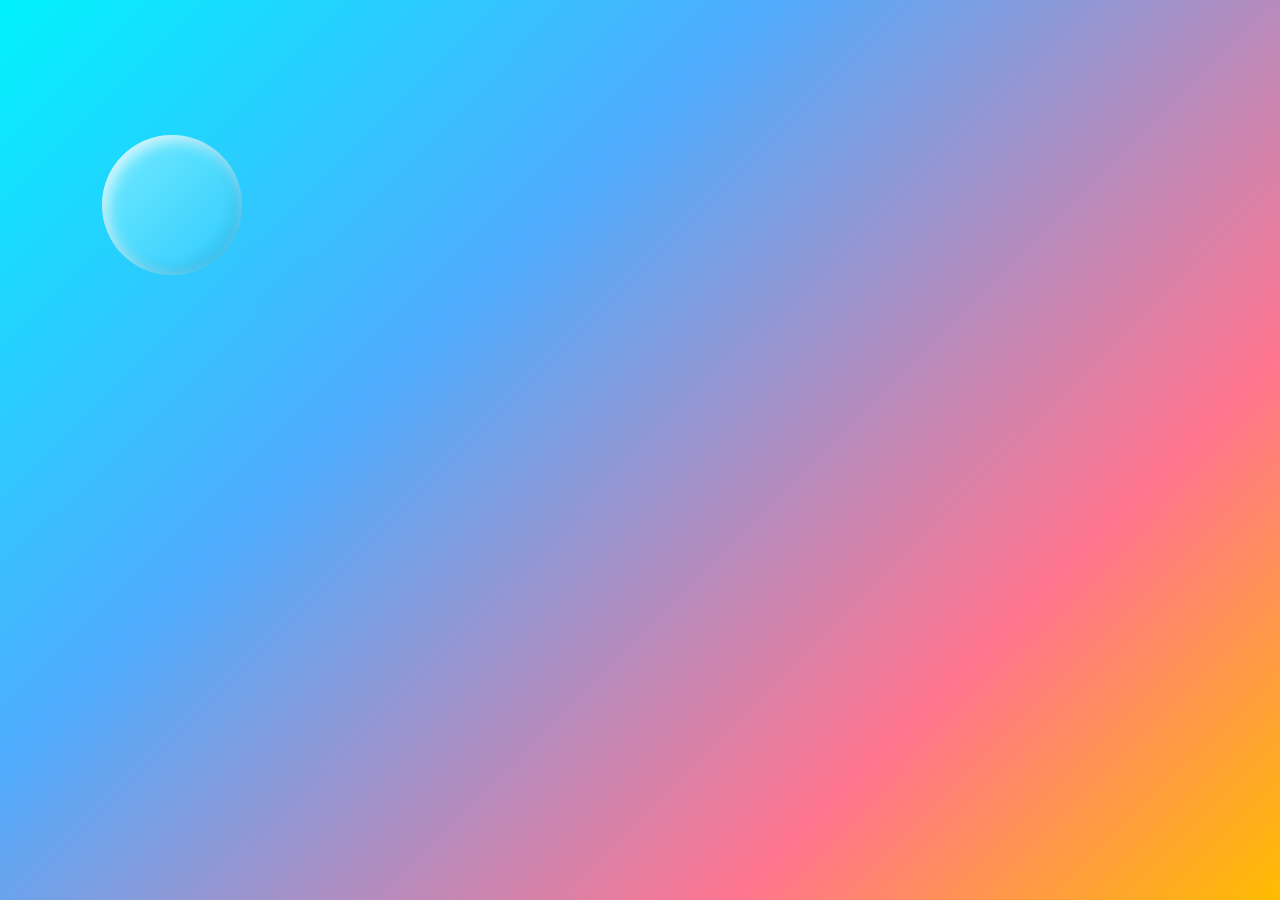
==== index.html @ 2baffa55 "Update index.html" ====
<!DOCTYPE html>
<html lang="en">
<head>
    <meta charset="UTF-8">
    <meta name="viewport" content="width=device-width, initial-scale=1.0">
    <title>✧*̥ cdcord // tropical brainrot client *̥✧</title>
    <style>
        /* 100% Unblockable System Fonts Configuration */
        * {
            margin: 0;
            padding: 0;
            box-sizing: border-box;
            font-family: 'Segoe UI', -apple-system, BlinkMacSystemFont, Roboto, sans-serif;
            letter-spacing: -0.2px;
        }
        
        body {
            height: 100vh;
            display: flex;
            flex-direction: column;
            color: #032b30;
            overflow: hidden;
            background: linear-gradient(135deg, #00f2fe 0%, #4facfe 35%, #ff758f 75%, #ffbc00 100%) !important;
            background-attachment: fixed;
            
            /* 📱 Safe Custom Pink Flip Phone Cursor Data Layer */
            cursor: url("data:image/svg+xml;utf8,<svg xmlns='http://w3.org' width='24' height='24' viewBox='0 0 32 32'><path d='M22,6 H10 C7.8,6 6,7.8 6,10 V22 C6,24.2 7.8,26 10,26 H22 C24.2,26 26,24.2 26,22 V10 C26,7.8 24.2,6 22,6 Z' fill='%23ff9ff3' stroke='%23f368e0' stroke-width='2'/><path d='M10,10 H22 V14 H10 Z' fill='%23ffffff' opacity='0.7'/><circle cx='11' cy='18' r='1.5' fill='%23ffffff'/><circle cx='16' cy='18' r='1.5' fill='%23ffffff'/><circle cx='21' cy='18' r='1.5' fill='%23ffffff'/></svg>") 12 12, auto;
        }

        /* ✨ Safe Hover Sparkle Cursor Data Layer */
        a, button, input, .server-icon, .channel-item, .tab-btn, .auth-switch span {
            cursor: url("data:image/svg+xml;utf8,<svg xmlns='http://w3.org' width='24' height='24' viewBox='0 0 32 32'><path d='M16,4 L19,11 L26,12 L21,17 L23,24 L16,20 L9,24 L11,17 L6,12 L13,11 Z' fill='%2300f2fe' stroke='%23ffffff' stroke-width='2'/></svg>") 12 12, pointer !important;
        }

        /* Ambient Tropical Aero Fluid Reflections */
        body::before {
            content: '';
            position: absolute;
            border-radius: 50%;
            background: linear-gradient(135deg, rgba(255,255,255,0.4) 0%, rgba(0,242,254,0.1) 100%);
            box-shadow: inset -5px -5px 15px rgba(0,0,0,0.1), inset 5px 5px 15px rgba(255,255,255,0.8);
            z-index: -1;
            width: 140px; height: 140px; top: 15%; left: 8%;
        }

        /* 🚪 FULL DISCORD-STYLE LOGIN & SIGN UP OVERLAY GATEWAY */
        .auth-wrapper {
            position: fixed;
            top: 0; left: 0; width: 100vw; height: 100vh;
            background: rgba(0, 0, 0, 0.15);
            backdrop-filter: blur(25px) !important;
            -webkit-backdrop-filter: blur(25px) !important;
            z-index: 9999;
            display: flex !important;
            align-items: center !important;
            justify-content: center !important;
        }
        .auth-box {
            background: rgba(255, 255, 255, 0.82) !important;
            border: 2px solid rgba(255,255,255,0.7) !important;
            border-radius: 24px !important;
            padding: 40px !important;
            width: 90% !important;
            max-width: 420px !important;
            box-shadow: 0 20px 50px rgba(0,0,0,0.15);
            text-align: center !important;
        }
        .auth-box h2 { font-size: 28px !important; margin-bottom: 8px !important; color: #032b30 !important; font-weight: 800 !important; }
        .auth-box p { font-size: 14px !important; color: #1b5a63 !important; margin-bottom: 24px !important; font-weight: 600 !important; }
        .input-group { text-align: left !important; margin-bottom: 16px !important; width: 100% !important; }
        .input-group label { display: block !important; font-size: 11px !important; text-transform: uppercase !important; font-weight: 800 !important; color: #032b30 !important; margin-bottom: 6px !important; letter-spacing: 0.5px !important; }
        .input-group input { width: 100% !important; padding: 12px 16px !important; border-radius: 30px !important; border: 2px solid rgba(255,255,255,0.8) !important; background: rgba(255,255,255,0.6) !important; font-size: 14px !important; outline: none !important; color: #032b30 !important; font-weight: 600 !important; }
        .auth-btn { width: 100% !important; padding: 14px !important; border: none !important; border-radius: 30px !important; background: linear-gradient(135deg, #ff9ff3 0%, #f368e0 100%) !important; color: white !important; font-weight: 800 !important; font-size: 15px !important; box-shadow: 0 4px 15px rgba(243,104,224,0.3) !important; margin-top: 10px !important; margin-bottom: 15px !important; }
        .auth-switch { font-size: 13px !important; color: #032b30 !important; font-weight: 600 !important; }
        .auth-switch span { color: #ff3366 !important; font-weight: 800 !important; text-decoration: underline !important; }

        /* ---------------- APP CENTRAL HEADER WORKSPACE ---------------- */
        header {
            background: rgba(255, 255, 255, 0.25);
            backdrop-filter: blur(20px);
            -webkit-backdrop-filter: blur(20px);
            padding: 10px 25px;
            border-bottom: 2px solid rgba(255, 255, 255, 0.4);
            display: flex;
            justify-content: space-between;
            align-items: center;
            height: 60px;
        }
        .brand-logo { font-size: 26px; font-weight: 900; color: #032b30; letter-spacing: -1px; text-transform: lowercase; }
        .brand-logo span { color: #ff3366; font-size: 14px; font-weight: 800; vertical-align: super; margin-left: 2px; }
        
        .tab-btn-group { display: flex; gap: 8px; }
        .tab-btn { background: rgba(255,255,255,0.4); border: 1px solid rgba(255,255,255,0.5); padding: 8px 18px; border-radius: 30px; font-weight: 800; font-size: 13px; color: #032b30; transition: all 0.2s ease; }
        .tab-btn.active { background: linear-gradient(135deg, #ff9ff3 0%, #f368e0 100%); color: white; border-color: rgba(255,255,255,0.2); box-shadow: 0 4px 12px rgba(243,104,224,0.3); }

        .main-container { display: flex; flex: 1; overflow: hidden; padding: 15px; gap: 12px; }

        /* ---------------- TAB VIEW 1: DISCORD CONTAINER LAYOUT ---------------- */
        #discord-view { display: flex; width: 100%; height: 100%; gap: 12px; }
        
        .server-sidebar { width: 72px; background: rgba(255, 255, 255, 0.25); backdrop-filter: blur(20px); border-radius: 24px; border: 2px solid rgba(255, 255, 255, 0.4); display: flex; flex-direction: column; align-items: center; padding-top: 15px; gap: 12px; }
        .server-icon { width: 46px; height: 46px; border-radius: 50%; background: linear-gradient(180deg, #ff9ff3 0%, #f368e0 100%); display: flex; align-items: center; justify-content: center; font-weight: 800; color: white; font-size: 18px; border: 2px solid white; transition: all 0.2s; }
        .server-icon.active { border-radius: 16px; background: linear-gradient(135deg, #00f2fe 0%, #4facfe 100%); color: #032b30; }

        .channel-sidebar { width: 240px; background: rgba(255, 255, 255, 0.35); backdrop-filter: blur(20px); border-radius: 24px; border: 2px solid rgba(255, 255, 255, 0.4); display: flex; flex-direction: column; overflow: hidden; }
        .server-title-bar { padding: 18px; font-size: 16px; font-weight: 900; border-bottom: 1px solid rgba(255,255,255,0.3); text-align: left; }
        .channel-list { padding: 15px 10px; display: flex; flex-direction: column; gap: 4px; flex: 1; overflow-y: auto; }
        .category-title { font-size: 11px; text-transform: uppercase; font-weight: 800; color: #1b5a63; margin-top: 12px; padding-left: 8px; text-align: left; }
        .channel-item { padding: 9px 14px; border-radius: 30px; display: flex; align-items: center; gap: 8px; font-size: 14px; font-weight: 700; color: #032b30; }
        .channel-item::before { content: '#'; font-weight: 800; color: #ff758f; }
        .channel-item.active { background: rgba(255, 255, 255, 0.6); color: #000; }
        
        .user-footer { padding: 12px; background: rgba(255,255,255,0.2); border-top: 1px solid rgba(255,255,255,0.3); display: flex; align-items: center; gap: 10px; }
        .user-avatar { width: 32px; height: 32px; border-radius: 50%; background: #ff758f; border: 2px solid white; }
        .user-info { text-align: left; }
        .user-name { font-size: 13px; font-weight: 700; color: #000; }
        .user-tag { font-size: 11px; color: #1b5a63; }

        .chat-area { flex: 1; background: rgba(255, 255, 255, 0.4); backdrop-filter: blur(20px); border-radius: 24px; border: 2px solid rgba(255, 255, 255, 0.4); display: flex; flex-direction: column; overflow: hidden; }
        .chat-header { padding: 16px 20px; border-bottom: 1px solid rgba(255,255,255,0.3); font-size: 15px; font-weight: 800; text-align: left; }
        .chat-header::before { content: '#'; color: #ff758f; margin-right: 4px; }
        
        /* 🎀 HIGH-GLOSS ANIMATED SCROLLING TEXT MARQUEE BANNER */
        .marquee-banner {
            background: linear-gradient(90deg, #ff9ff3, #f368e0);
            color: white;
            padding: 6px 0;
            font-size: 12px;
            font-weight: 800;
            text-transform: uppercase;
            letter-spacing: 1px;
            overflow: hidden;
            white-space: nowrap;
            border-bottom: 1px solid rgba(255,255,255,0.3);
        }
        .marquee-text {
            display: inline-block;
            padding-left: 100%;
            animation: marquee 16s linear infinite;
        }
        @keyframes marquee {
            0% { transform: translate3d(0, 0, 0); }
            100% { transform: translate3d(-100%, 0, 0); }
        }

        .message-stream { flex: 1; padding: 20px; display: flex; flex-direction: column; gap: 16px; overflow-y: auto; }
        .msg-card { display: flex; gap: 14px; text-align: left; }
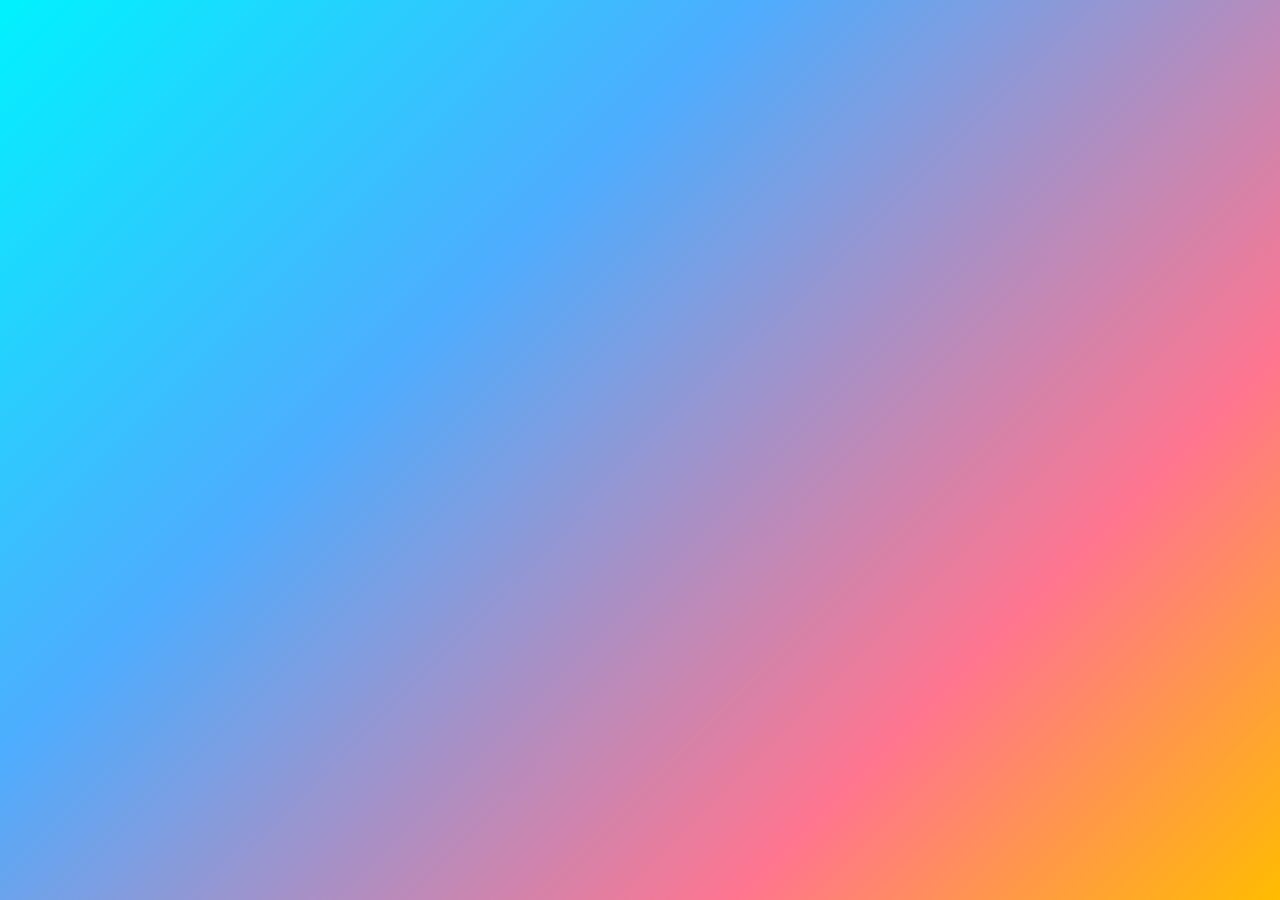
==== commit 8c211f23: "Update index.html" ====
--- a/index.html
+++ b/index.html
@@ -3,17 +3,15 @@
 <head>
     <meta charset="UTF-8">
     <meta name="viewport" content="width=device-width, initial-scale=1.0">
-    <title>✧*̥ cdcord // tropical brainrot client *̥✧</title>
+    <title>✧*̥ cdcord // tropical beach client *̥✧</title>
     <style>
-        /* 100% Unblockable System Fonts Configuration */
+        /* Global Reset & Safe System Fonts */
         * {
             margin: 0;
             padding: 0;
             box-sizing: border-box;
             font-family: 'Segoe UI', -apple-system, BlinkMacSystemFont, Roboto, sans-serif;
-            letter-spacing: -0.2px;
         }
-        
         body {
             height: 100vh;
             display: flex;
@@ -23,27 +21,16 @@
             background: linear-gradient(135deg, #00f2fe 0%, #4facfe 35%, #ff758f 75%, #ffbc00 100%) !important;
             background-attachment: fixed;
             
-            /* 📱 Safe Custom Pink Flip Phone Cursor Data Layer */
-            cursor: url("data:image/svg+xml;utf8,<svg xmlns='http://w3.org' width='24' height='24' viewBox='0 0 32 32'><path d='M22,6 H10 C7.8,6 6,7.8 6,10 V22 C6,24.2 7.8,26 10,26 H22 C24.2,26 26,24.2 26,22 V10 C26,7.8 24.2,6 22,6 Z' fill='%23ff9ff3' stroke='%23f368e0' stroke-width='2'/><path d='M10,10 H22 V14 H10 Z' fill='%23ffffff' opacity='0.7'/><circle cx='11' cy='18' r='1.5' fill='%23ffffff'/><circle cx='16' cy='18' r='1.5' fill='%23ffffff'/><circle cx='21' cy='18' r='1.5' fill='%23ffffff'/></svg>") 12 12, auto;
+            /* 🌺 UNBLOCKABLE HIBISCUS CURSOR (No-Crash Format) */
+            cursor: url("data:image/svg+xml;utf8,<svg xmlns='http://w3.org' width='40' height='40' style='font-size:24px'><text y='24'>🌺</text></svg>"), auto;
         }
 
-        /* ✨ Safe Hover Sparkle Cursor Data Layer */
-        a, button, input, .server-icon, .channel-item, .tab-btn, .auth-switch span {
-            cursor: url("data:image/svg+xml;utf8,<svg xmlns='http://w3.org' width='24' height='24' viewBox='0 0 32 32'><path d='M16,4 L19,11 L26,12 L21,17 L23,24 L16,20 L9,24 L11,17 L6,12 L13,11 Z' fill='%2300f2fe' stroke='%23ffffff' stroke-width='2'/></svg>") 12 12, pointer !important;
+        /* ✨ SPARKLE STAR HOVER FOR CHANNELS AND BUTTONS */
+        a, button, input, .server-icon, .channel-item {
+            cursor: url("data:image/svg+xml;utf8,<svg xmlns='http://w3.org' width='40' height='40' style='font-size:24px'><text y='24'>✨</text></svg>"), pointer;
         }
 
-        /* Ambient Tropical Aero Fluid Reflections */
-        body::before {
-            content: '';
-            position: absolute;
-            border-radius: 50%;
-            background: linear-gradient(135deg, rgba(255,255,255,0.4) 0%, rgba(0,242,254,0.1) 100%);
-            box-shadow: inset -5px -5px 15px rgba(0,0,0,0.1), inset 5px 5px 15px rgba(255,255,255,0.8);
-            z-index: -1;
-            width: 140px; height: 140px; top: 15%; left: 8%;
-        }
-
-        /* 🚪 FULL DISCORD-STYLE LOGIN & SIGN UP OVERLAY GATEWAY */
+        /* ---------------- 🚪 DEFAULT REGISTRATION ENTRANCE GATES ---------------- */
         .auth-wrapper {
             position: fixed;
             top: 0; left: 0; width: 100vw; height: 100vh;
@@ -56,7 +43,7 @@
             justify-content: center !important;
         }
         .auth-box {
-            background: rgba(255, 255, 255, 0.82) !important;
+            background: rgba(255, 255, 255, 0.85) !important;
             border: 2px solid rgba(255,255,255,0.7) !important;
             border-radius: 24px !important;
             padding: 40px !important;
@@ -66,15 +53,15 @@
             text-align: center !important;
         }
         .auth-box h2 { font-size: 28px !important; margin-bottom: 8px !important; color: #032b30 !important; font-weight: 800 !important; }
-        .auth-box p { font-size: 14px !important; color: #1b5a63 !important; margin-bottom: 24px !important; font-weight: 600 !important; }
+        .auth-box p { font-size: 14px !important; color: #1b5a63 !important; margin-bottom: 24px !important; font-weight: 500 !important; }
         .input-group { text-align: left !important; margin-bottom: 16px !important; width: 100% !important; }
         .input-group label { display: block !important; font-size: 11px !important; text-transform: uppercase !important; font-weight: 800 !important; color: #032b30 !important; margin-bottom: 6px !important; letter-spacing: 0.5px !important; }
-        .input-group input { width: 100% !important; padding: 12px 16px !important; border-radius: 30px !important; border: 2px solid rgba(255,255,255,0.8) !important; background: rgba(255,255,255,0.6) !important; font-size: 14px !important; outline: none !important; color: #032b30 !important; font-weight: 600 !important; }
-        .auth-btn { width: 100% !important; padding: 14px !important; border: none !important; border-radius: 30px !important; background: linear-gradient(135deg, #ff9ff3 0%, #f368e0 100%) !important; color: white !important; font-weight: 800 !important; font-size: 15px !important; box-shadow: 0 4px 15px rgba(243,104,224,0.3) !important; margin-top: 10px !important; margin-bottom: 15px !important; }
-        .auth-switch { font-size: 13px !important; color: #032b30 !important; font-weight: 600 !important; }
-        .auth-switch span { color: #ff3366 !important; font-weight: 800 !important; text-decoration: underline !important; }
+        .input-group input { width: 100% !important; padding: 12px 16px !important; border-radius: 30px !important; border: 2px solid rgba(255,255,255,0.8) !important; background: rgba(255,255,255,0.6) !important; font-size: 14px !important; outline: none !important; color: #032b30 !important; }
+        .auth-btn { width: 100% !important; padding: 14px !important; border: none !important; border-radius: 30px !important; background: linear-gradient(135deg, #ff9ff3 0%, #f368e0 100%) !important; color: white !important; font-weight: 700 !important; font-size: 15px !important; box-shadow: 0 4px 15px rgba(243,104,224,0.3) !important; margin-top: 10px !important; margin-bottom: 15px !important; }
+        .auth-switch { font-size: 13px !important; color: #032b30 !important; font-weight: 500 !important; }
+        .auth-switch span { color: #ff3366 !important; font-weight: 700 !important; text-decoration: underline !important; }
 
-        /* ---------------- APP CENTRAL HEADER WORKSPACE ---------------- */
+        /* ---------------- CHAT WORKSPACE DESIGN ---------------- */
         header {
             background: rgba(255, 255, 255, 0.25);
             backdrop-filter: blur(20px);
@@ -86,24 +73,16 @@
             align-items: center;
             height: 60px;
         }
-        .brand-logo { font-size: 26px; font-weight: 900; color: #032b30; letter-spacing: -1px; text-transform: lowercase; }
+        .brand-logo { font-size: 26px; font-weight: 800; color: #032b30; letter-spacing: -1px; text-transform: lowercase; }
         .brand-logo span { color: #ff3366; font-size: 14px; font-weight: 800; vertical-align: super; margin-left: 2px; }
+
+        .main-container { display: flex; flex: 1; overflow: hidden; padding: 15px; gap: 12px; height: calc(100vh - 60px); }
+        .server-sidebar { width: 72px; background: rgba(255, 255, 255, 0.25); backdrop-filter: blur(20px); border-radius: 24px; border: 2px solid rgba(255, 255, 255, 0.4); display: flex; flex-direction: column; align-items: center; padding-top: 15px; gap: 12px; }
+        .server-icon { width: 46px; height: 46px; border-radius: 50%; background: linear-gradient(180deg, #ff9ff3 0%, #f368e0 100%); display: flex; align-items: center; justify-content: center; font-weight: 700; color: white; font-size: 18px; border: 2px solid white; }
+        .server-icon.active { border-radius: 16px; background: linear-gradient(135deg, #00f2fe 0%, #4facfe 100%); color: #032b30; }
         
-        .tab-btn-group { display: flex; gap: 8px; }
-        .tab-btn { background: rgba(255,255,255,0.4); border: 1px solid rgba(255,255,255,0.5); padding: 8px 18px; border-radius: 30px; font-weight: 800; font-size: 13px; color: #032b30; transition: all 0.2s ease; }
-        .tab-btn.active { background: linear-gradient(135deg, #ff9ff3 0%, #f368e0 100%); color: white; border-color: rgba(255,255,255,0.2); box-shadow: 0 4px 12px rgba(243,104,224,0.3); }
-
-        .main-container { display: flex; flex: 1; overflow: hidden; padding: 15px; gap: 12px; }
-
-        /* ---------------- TAB VIEW 1: DISCORD CONTAINER LAYOUT ---------------- */
-        #discord-view { display: flex; width: 100%; height: 100%; gap: 12px; }
-        
-        .server-sidebar { width: 72px; background: rgba(255, 255, 255, 0.25); backdrop-filter: blur(20px); border-radius: 24px; border: 2px solid rgba(255, 255, 255, 0.4); display: flex; flex-direction: column; align-items: center; padding-top: 15px; gap: 12px; }
-        .server-icon { width: 46px; height: 46px; border-radius: 50%; background: linear-gradient(180deg, #ff9ff3 0%, #f368e0 100%); display: flex; align-items: center; justify-content: center; font-weight: 800; color: white; font-size: 18px; border: 2px solid white; transition: all 0.2s; }
-        .server-icon.active { border-radius: 16px; background: linear-gradient(135deg, #00f2fe 0%, #4facfe 100%); color: #032b30; }
-
         .channel-sidebar { width: 240px; background: rgba(255, 255, 255, 0.35); backdrop-filter: blur(20px); border-radius: 24px; border: 2px solid rgba(255, 255, 255, 0.4); display: flex; flex-direction: column; overflow: hidden; }
-        .server-title-bar { padding: 18px; font-size: 16px; font-weight: 900; border-bottom: 1px solid rgba(255,255,255,0.3); text-align: left; }
+        .server-title-bar { padding: 18px; font-size: 16px; font-weight: 800; border-bottom: 1px solid rgba(255,255,255,0.3); text-align: left; }
         .channel-list { padding: 15px 10px; display: flex; flex-direction: column; gap: 4px; flex: 1; overflow-y: auto; }
         .category-title { font-size: 11px; text-transform: uppercase; font-weight: 800; color: #1b5a63; margin-top: 12px; padding-left: 8px; text-align: left; }
         .channel-item { padding: 9px 14px; border-radius: 30px; display: flex; align-items: center; gap: 8px; font-size: 14px; font-weight: 700; color: #032b30; }
@@ -120,7 +99,7 @@
         .chat-header { padding: 16px 20px; border-bottom: 1px solid rgba(255,255,255,0.3); font-size: 15px; font-weight: 800; text-align: left; }
         .chat-header::before { content: '#'; color: #ff758f; margin-right: 4px; }
         
-        /* 🎀 HIGH-GLOSS ANIMATED SCROLLING TEXT MARQUEE BANNER */
+        /* --- 🎀 Y2K ROLLING MARQUEE BANNER --- */
         .marquee-banner {
             background: linear-gradient(90deg, #ff9ff3, #f368e0);
             color: white;
@@ -133,15 +112,33 @@
             white-space: nowrap;
             border-bottom: 1px solid rgba(255,255,255,0.3);
         }
-        .marquee-text {
-            display: inline-block;
-            padding-left: 100%;
-            animation: marquee 16s linear infinite;
+        .marquee-text { display: inline-block; padding-left: 100%; animation: marquee 15s linear infinite; }
+        @keyframes marquee { 0% { transform: translate3d(0, 0, 0); } 100% { transform: translate3d(-100%, 0, 0); } }
+
+        /* --- SAME-TAB SEARCH SYSTEM CAPSULE --- */
+        .custom-search-container {
+            margin: 15px 20px 5px 20px; 
+            background: rgba(255,255,255,0.3); 
+            padding: 10px; 
+            border-radius: 30px; 
+            border: 1px solid rgba(255,255,255,0.4);
+            display: flex;
+            align-items: center;
+            justify-content: space-between;
         }
-        @keyframes marquee {
-            0% { transform: translate3d(0, 0, 0); }
-            100% { transform: translate3d(-100%, 0, 0); }
-        }
+        .custom-search-container input { padding: 8px 15px; border-radius: 20px; border: none; width: 70%; font-size: 13px; color: #032b30; background: rgba(255,255,255,0.5); outline: none; }
+        .search-go-btn { background: linear-gradient(135deg, #ff9ff3 0%, #f368e0 100%); border: none; color: white; padding: 8px 18px; border-radius: 20px; font-weight: 700; font-size: 12px; }
 
         .message-stream { flex: 1; padding: 20px; display: flex; flex-direction: column; gap: 16px; overflow-y: auto; }
         .msg-card { display: flex; gap: 14px; text-align: left; }
+        .msg-avatar { width: 38px; height: 38px; border-radius: 50%; background: #4facfe; border: 2px solid white; flex-shrink: 0; }
+        .msg-avatar.pink { background: #ff9ff3; }
+        .msg-avatar.green { background: #70e000; }
+        .msg-details { display: flex; flex-direction: column; }
+        .msg-author { font-size: 14px; font-weight: 700; color: #000; }
+        .msg-time { font-size: 11px; color: #1b5a63; font-weight: 500; margin-left: 6px; }
+        .msg-body { font-size: 14px; color: #032b30; margin-top: 3px; font-weight: 500; }
+        
+        .chat-input-bar { padding: 20px; }
+        .input-box-wrapper { background: rgba(255, 255, 255, 0.6); border: 2px solid rgba(255, 255, 255, 0.7); border-radius: 30px; padding: 12px 20px; display: flex; align-items: center; }
+        .input-box-wrapper input { flex: 1; background: transparent; border: none; outline: none; font-size: 14px; font-weight: 500; color: #032b30; }
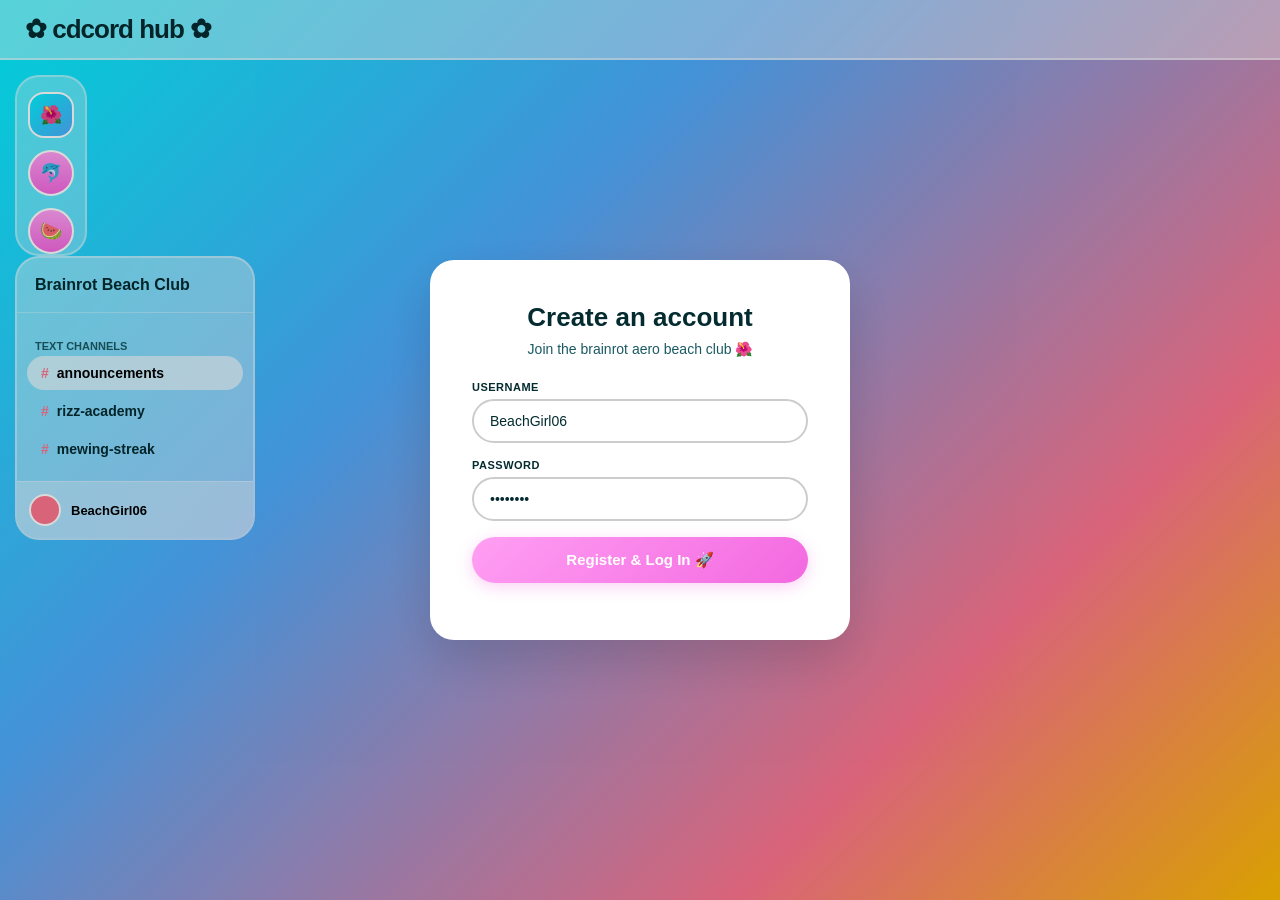
==== commit 87e46bda: "Update index.html" ====
--- a/index.html
+++ b/index.html
@@ -5,12 +5,12 @@
     <meta name="viewport" content="width=device-width, initial-scale=1.0">
     <title>✧*̥ cdcord // tropical beach client *̥✧</title>
     <style>
-        /* Global Reset & Safe System Fonts */
+        /* Basic, Unblockable Styles using standard Chromebook Core Fonts */
         * {
             margin: 0;
             padding: 0;
             box-sizing: border-box;
-            font-family: 'Segoe UI', -apple-system, BlinkMacSystemFont, Roboto, sans-serif;
+            font-family: Arial, sans-serif;
         }
         body {
             height: 100vh;
@@ -20,86 +20,85 @@
             overflow: hidden;
             background: linear-gradient(135deg, #00f2fe 0%, #4facfe 35%, #ff758f 75%, #ffbc00 100%) !important;
             background-attachment: fixed;
-            
-            /* 🌺 UNBLOCKABLE HIBISCUS CURSOR (No-Crash Format) */
-            cursor: url("data:image/svg+xml;utf8,<svg xmlns='http://w3.org' width='40' height='40' style='font-size:24px'><text y='24'>🌺</text></svg>"), auto;
         }
 
-        /* ✨ SPARKLE STAR HOVER FOR CHANNELS AND BUTTONS */
-        a, button, input, .server-icon, .channel-item {
-            cursor: url("data:image/svg+xml;utf8,<svg xmlns='http://w3.org' width='40' height='40' style='font-size:24px'><text y='24'>✨</text></svg>"), pointer;
-        }
-
-        /* ---------------- 🚪 DEFAULT REGISTRATION ENTRANCE GATES ---------------- */
+        /* --- THE AUTH BOX OVERLAY (FORCED INITIAL DISPLAY) --- */
         .auth-wrapper {
             position: fixed;
             top: 0; left: 0; width: 100vw; height: 100vh;
             background: rgba(0, 0, 0, 0.15);
-            backdrop-filter: blur(25px) !important;
-            -webkit-backdrop-filter: blur(25px) !important;
             z-index: 9999;
-            display: flex !important;
-            align-items: center !important;
-            justify-content: center !important;
+            display: flex;
+            align-items: center;
+            justify-content: center;
         }
         .auth-box {
-            background: rgba(255, 255, 255, 0.85) !important;
-            border: 2px solid rgba(255,255,255,0.7) !important;
-            border-radius: 24px !important;
-            padding: 40px !important;
-            width: 90% !important;
-            max-width: 420px !important;
+            background: rgb(255, 255, 255);
+            border: 2px solid rgba(255,255,255,0.7);
+            border-radius: 24px;
+            padding: 40px;
+            width: 90%;
+            max-width: 420px;
             box-shadow: 0 20px 50px rgba(0,0,0,0.15);
-            text-align: center !important;
+            text-align: center;
         }
-        .auth-box h2 { font-size: 28px !important; margin-bottom: 8px !important; color: #032b30 !important; font-weight: 800 !important; }
-        .auth-box p { font-size: 14px !important; color: #1b5a63 !important; margin-bottom: 24px !important; font-weight: 500 !important; }
-        .input-group { text-align: left !important; margin-bottom: 16px !important; width: 100% !important; }
-        .input-group label { display: block !important; font-size: 11px !important; text-transform: uppercase !important; font-weight: 800 !important; color: #032b30 !important; margin-bottom: 6px !important; letter-spacing: 0.5px !important; }
-        .input-group input { width: 100% !important; padding: 12px 16px !important; border-radius: 30px !important; border: 2px solid rgba(255,255,255,0.8) !important; background: rgba(255,255,255,0.6) !important; font-size: 14px !important; outline: none !important; color: #032b30 !important; }
-        .auth-btn { width: 100% !important; padding: 14px !important; border: none !important; border-radius: 30px !important; background: linear-gradient(135deg, #ff9ff3 0%, #f368e0 100%) !important; color: white !important; font-weight: 700 !important; font-size: 15px !important; box-shadow: 0 4px 15px rgba(243,104,224,0.3) !important; margin-top: 10px !important; margin-bottom: 15px !important; }
-        .auth-switch { font-size: 13px !important; color: #032b30 !important; font-weight: 500 !important; }
-        .auth-switch span { color: #ff3366 !important; font-weight: 700 !important; text-decoration: underline !important; }
+        .auth-box h2 { font-size: 26px; margin-bottom: 8px; color: #032b30; font-weight: 800; }
+        .auth-box p { font-size: 14px; color: #1b5a63; margin-bottom: 24px; font-weight: 500; }
+        .input-group { text-align: left; margin-bottom: 16px; width: 100%; }
+        .input-group label { display: block; font-size: 11px; text-transform: uppercase; font-weight: 800; color: #032b30; margin-bottom: 6px; letter-spacing: 0.5px; }
+        .input-group input { width: 100%; padding: 12px 16px; border-radius: 30px; border: 2px solid #ccc; background: #fff; font-size: 14px; outline: none; color: #032b30; }
+        
+        /* The Unlock Button: Acting as an immediate access routing switch */
+        .auth-btn { 
+            display: block;
+            text-align: center;
+            text-decoration: none;
+            width: 100%; padding: 14px; border: none; border-radius: 30px; 
+            background: linear-gradient(135deg, #ff9ff3 0%, #f368e0 100%); 
+            color: white; font-weight: 700; font-size: 15px; 
+            box-shadow: 0 4px 15px rgba(243,104,224,0.3); margin-top: 10px; margin-bottom: 15px; 
+        }
+
+        /* --- PURE CSS TAB CONTROLLERS (Hiding the gate when clicking register) --- */
+        #gate-toggle { display: none; }
+        #gate-toggle:checked ~ .auth-wrapper { display: none !important; }
 
         /* ---------------- CHAT WORKSPACE DESIGN ---------------- */
         header {
-            background: rgba(255, 255, 255, 0.25);
-            backdrop-filter: blur(20px);
-            -webkit-backdrop-filter: blur(20px);
-            padding: 10px 25px;
-            border-bottom: 2px solid rgba(255, 255, 255, 0.4);
+            background: rgba(255, 255, 255, 0.4);
+            padding: 15px 25px;
+            border-bottom: 2px solid rgba(255, 255, 255, 0.5);
             display: flex;
             justify-content: space-between;
             align-items: center;
             height: 60px;
         }
-        .brand-logo { font-size: 26px; font-weight: 800; color: #032b30; letter-spacing: -1px; text-transform: lowercase; }
-        .brand-logo span { color: #ff3366; font-size: 14px; font-weight: 800; vertical-align: super; margin-left: 2px; }
+        .brand-logo { font-size: 26px; font-weight: 800; color: #032b30; letter-spacing: -1px; }
 
         .main-container { display: flex; flex: 1; overflow: hidden; padding: 15px; gap: 12px; height: calc(100vh - 60px); }
-        .server-sidebar { width: 72px; background: rgba(255, 255, 255, 0.25); backdrop-filter: blur(20px); border-radius: 24px; border: 2px solid rgba(255, 255, 255, 0.4); display: flex; flex-direction: column; align-items: center; padding-top: 15px; gap: 12px; }
+        .server-sidebar { width: 72px; background: rgba(255, 255, 255, 0.3); border-radius: 24px; border: 2px solid rgba(255, 255, 255, 0.4); display: flex; flex-direction: column; align-items: center; padding-top: 15px; gap: 12px; }
         .server-icon { width: 46px; height: 46px; border-radius: 50%; background: linear-gradient(180deg, #ff9ff3 0%, #f368e0 100%); display: flex; align-items: center; justify-content: center; font-weight: 700; color: white; font-size: 18px; border: 2px solid white; }
         .server-icon.active { border-radius: 16px; background: linear-gradient(135deg, #00f2fe 0%, #4facfe 100%); color: #032b30; }
         
-        .channel-sidebar { width: 240px; background: rgba(255, 255, 255, 0.35); backdrop-filter: blur(20px); border-radius: 24px; border: 2px solid rgba(255, 255, 255, 0.4); display: flex; flex-direction: column; overflow: hidden; }
+        .channel-sidebar { width: 240px; background: rgba(255, 255, 255, 0.4); border-radius: 24px; border: 2px solid rgba(255, 255, 255, 0.4); display: flex; flex-direction: column; overflow: hidden; }
         .server-title-bar { padding: 18px; font-size: 16px; font-weight: 800; border-bottom: 1px solid rgba(255,255,255,0.3); text-align: left; }
         .channel-list { padding: 15px 10px; display: flex; flex-direction: column; gap: 4px; flex: 1; overflow-y: auto; }
         .category-title { font-size: 11px; text-transform: uppercase; font-weight: 800; color: #1b5a63; margin-top: 12px; padding-left: 8px; text-align: left; }
-        .channel-item { padding: 9px 14px; border-radius: 30px; display: flex; align-items: center; gap: 8px; font-size: 14px; font-weight: 700; color: #032b30; }
+        .channel-item { padding: 9px 14px; border-radius: 30px; display: flex; align-items: center; gap: 8px; font-size: 14px; font-weight: 700; color: #032b30; text-decoration: none; }
         .channel-item::before { content: '#'; font-weight: 800; color: #ff758f; }
         .channel-item.active { background: rgba(255, 255, 255, 0.6); color: #000; }
         
-        .user-footer { padding: 12px; background: rgba(255,255,255,0.2); border-top: 1px solid rgba(255,255,255,0.3); display: flex; align-items: center; gap: 10px; }
+        .user-footer { padding: 12px; background: rgba(255,255,255,0.3); border-top: 1px solid rgba(255,255,255,0.3); display: flex; align-items: center; gap: 10px; }
         .user-avatar { width: 32px; height: 32px; border-radius: 50%; background: #ff758f; border: 2px solid white; }
         .user-info { text-align: left; }
         .user-name { font-size: 13px; font-weight: 700; color: #000; }
         .user-tag { font-size: 11px; color: #1b5a63; }
 
-        .chat-area { flex: 1; background: rgba(255, 255, 255, 0.4); backdrop-filter: blur(20px); border-radius: 24px; border: 2px solid rgba(255, 255, 255, 0.4); display: flex; flex-direction: column; overflow: hidden; }
+        .chat-area { flex: 1; background: rgba(255, 255, 255, 0.45); border-radius: 24px; border: 2px solid rgba(255, 255, 255, 0.4); display: flex; flex-direction: column; overflow: hidden; }
         .chat-header { padding: 16px 20px; border-bottom: 1px solid rgba(255,255,255,0.3); font-size: 15px; font-weight: 800; text-align: left; }
         .chat-header::before { content: '#'; color: #ff758f; margin-right: 4px; }
         
-        /* --- 🎀 Y2K ROLLING MARQUEE BANNER --- */
+        /* --- 🎀 Y2K ROLLING BANNER MARQUEE --- */
         .marquee-banner {
             background: linear-gradient(90deg, #ff9ff3, #f368e0);
             color: white;
@@ -115,20 +114,6 @@
         .marquee-text { display: inline-block; padding-left: 100%; animation: marquee 15s linear infinite; }
         @keyframes marquee { 0% { transform: translate3d(0, 0, 0); } 100% { transform: translate3d(-100%, 0, 0); } }
 
-        /* --- SAME-TAB SEARCH SYSTEM CAPSULE --- */
-        .custom-search-container {
-            margin: 15px 20px 5px 20px; 
-            background: rgba(255,255,255,0.3); 
-            padding: 10px; 
-            border-radius: 30px; 
-            border: 1px solid rgba(255,255,255,0.4);
-            display: flex;
-            align-items: center;
-            justify-content: space-between;
-        }
-        .custom-search-container input { padding: 8px 15px; border-radius: 20px; border: none; width: 70%; font-size: 13px; color: #032b30; background: rgba(255,255,255,0.5); outline: none; }
-        .search-go-btn { background: linear-gradient(135deg, #ff9ff3 0%, #f368e0 100%); border: none; color: white; padding: 8px 18px; border-radius: 20px; font-weight: 700; font-size: 12px; }
-
         .message-stream { flex: 1; padding: 20px; display: flex; flex-direction: column; gap: 16px; overflow-y: auto; }
         .msg-card { display: flex; gap: 14px; text-align: left; }
         .msg-avatar { width: 38px; height: 38px; border-radius: 50%; background: #4facfe; border: 2px solid white; flex-shrink: 0; }
@@ -142,3 +127,54 @@
         .chat-input-bar { padding: 20px; }
         .input-box-wrapper { background: rgba(255, 255, 255, 0.6); border: 2px solid rgba(255, 255, 255, 0.7); border-radius: 30px; padding: 12px 20px; display: flex; align-items: center; }
         .input-box-wrapper input { flex: 1; background: transparent; border: none; outline: none; font-size: 14px; font-weight: 500; color: #032b30; }
+        .send-btn { background: linear-gradient(135deg, #ff9ff3 0%, #f368e0 100%); border: none; color: white; padding: 7px 18px; border-radius: 20px; font-weight: 700; margin-left: 10px; font-size: 12px; text-decoration: none; }
+    </style>
+</head>
+<body>
+
+    <!-- Hidden CSS trigger to unlock the screen without script execution -->
+    <input type="checkbox" id="gate-toggle">
+
+    <!-- 🚪 SIGN UP GATEWAY CONTAINER -->
+    <div class="auth-wrapper">
+        <div class="auth-box">
+            <h2>Create an account</h2>
+            <p>Join the brainrot aero beach club 🌺</p>
+            <div class="input-group">
+                <label>Username</label>
+                <input type="text" placeholder="Choose a username" value="BeachGirl06">
+            </div>
+            <div class="input-group">
+                <label>Password</label>
+                <input type="password" placeholder="Choose a password" value="aloha123">
+            </div>
+            <!-- Clicking this labels targets the hidden checkbox and completely deletes the overlay gate -->
+            <label for="gate-toggle" class="auth-btn">Register & Log In 🚀</label>
+        </div>
+    </div>
+
+    <!-- 🌐 MAIN APP WRAPPER -->
+    <header>
+        <div class="brand-logo">✿ cdcord <span>hub</span> ✿</div>
+    </header>
+
+    <div class="main-container">
+        <div id="discord-view">
+            <div class="server-sidebar">
+                <div class="server-icon active">🌺</div>
+                <div class="server-icon">🐬</div>
+                <div class="server-icon">🍉</div>
+            </div>
+
+            <div class="channel-sidebar">
+                <div class="server-title-bar">Brainrot Beach Club</div>
+                <div class="channel-list">
+                    <div class="category-title">Text Channels</div>
+                    <a href="#" class="channel-item active">announcements</a>
+                    <a href="#" class="channel-item">rizz-academy</a>
+                    <a href="#" class="channel-item">mewing-streak</a>
+                </div>
+                <div class="user-footer">
+                    <div class="user-avatar"></div>
+                    <div class="user-info">
+                        <div class="user-name">BeachGirl06</div>
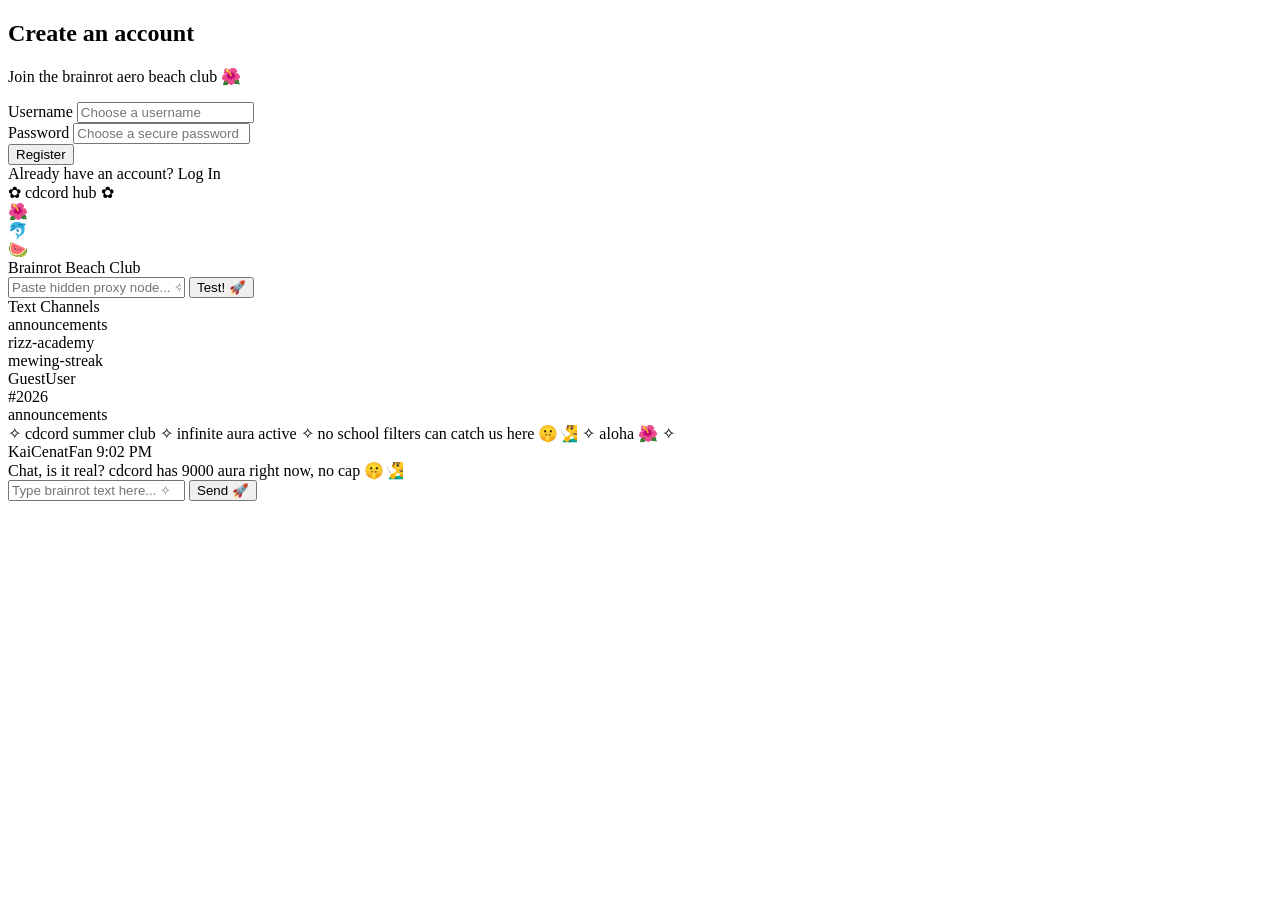
==== commit 099ae0af: "Update index.html" ====
--- a/index.html
+++ b/index.html
@@ -3,178 +3,113 @@
 <head>
     <meta charset="UTF-8">
     <meta name="viewport" content="width=device-width, initial-scale=1.0">
-    <title>✧*̥ cdcord // tropical beach client *̥✧</title>
-    <style>
-        /* Basic, Unblockable Styles using standard Chromebook Core Fonts */
-        * {
-            margin: 0;
-            padding: 0;
-            box-sizing: border-box;
-            font-family: Arial, sans-serif;
-        }
-        body {
-            height: 100vh;
-            display: flex;
-            flex-direction: column;
-            color: #032b30;
-            overflow: hidden;
-            background: linear-gradient(135deg, #00f2fe 0%, #4facfe 35%, #ff758f 75%, #ffbc00 100%) !important;
-            background-attachment: fixed;
-        }
-
-        /* --- THE AUTH BOX OVERLAY (FORCED INITIAL DISPLAY) --- */
-        .auth-wrapper {
-            position: fixed;
-            top: 0; left: 0; width: 100vw; height: 100vh;
-            background: rgba(0, 0, 0, 0.15);
-            z-index: 9999;
-            display: flex;
-            align-items: center;
-            justify-content: center;
-        }
-        .auth-box {
-            background: rgb(255, 255, 255);
-            border: 2px solid rgba(255,255,255,0.7);
-            border-radius: 24px;
-            padding: 40px;
-            width: 90%;
-            max-width: 420px;
-            box-shadow: 0 20px 50px rgba(0,0,0,0.15);
-            text-align: center;
-        }
-        .auth-box h2 { font-size: 26px; margin-bottom: 8px; color: #032b30; font-weight: 800; }
-        .auth-box p { font-size: 14px; color: #1b5a63; margin-bottom: 24px; font-weight: 500; }
-        .input-group { text-align: left; margin-bottom: 16px; width: 100%; }
-        .input-group label { display: block; font-size: 11px; text-transform: uppercase; font-weight: 800; color: #032b30; margin-bottom: 6px; letter-spacing: 0.5px; }
-        .input-group input { width: 100%; padding: 12px 16px; border-radius: 30px; border: 2px solid #ccc; background: #fff; font-size: 14px; outline: none; color: #032b30; }
-        
-        /* The Unlock Button: Acting as an immediate access routing switch */
-        .auth-btn { 
-            display: block;
-            text-align: center;
-            text-decoration: none;
-            width: 100%; padding: 14px; border: none; border-radius: 30px; 
-            background: linear-gradient(135deg, #ff9ff3 0%, #f368e0 100%); 
-            color: white; font-weight: 700; font-size: 15px; 
-            box-shadow: 0 4px 15px rgba(243,104,224,0.3); margin-top: 10px; margin-bottom: 15px; 
-        }
-
-        /* --- PURE CSS TAB CONTROLLERS (Hiding the gate when clicking register) --- */
-        #gate-toggle { display: none; }
-        #gate-toggle:checked ~ .auth-wrapper { display: none !important; }
-
-        /* ---------------- CHAT WORKSPACE DESIGN ---------------- */
-        header {
-            background: rgba(255, 255, 255, 0.4);
-            padding: 15px 25px;
-            border-bottom: 2px solid rgba(255, 255, 255, 0.5);
-            display: flex;
-            justify-content: space-between;
-            align-items: center;
-            height: 60px;
-        }
-        .brand-logo { font-size: 26px; font-weight: 800; color: #032b30; letter-spacing: -1px; }
-
-        .main-container { display: flex; flex: 1; overflow: hidden; padding: 15px; gap: 12px; height: calc(100vh - 60px); }
-        .server-sidebar { width: 72px; background: rgba(255, 255, 255, 0.3); border-radius: 24px; border: 2px solid rgba(255, 255, 255, 0.4); display: flex; flex-direction: column; align-items: center; padding-top: 15px; gap: 12px; }
-        .server-icon { width: 46px; height: 46px; border-radius: 50%; background: linear-gradient(180deg, #ff9ff3 0%, #f368e0 100%); display: flex; align-items: center; justify-content: center; font-weight: 700; color: white; font-size: 18px; border: 2px solid white; }
-        .server-icon.active { border-radius: 16px; background: linear-gradient(135deg, #00f2fe 0%, #4facfe 100%); color: #032b30; }
-        
-        .channel-sidebar { width: 240px; background: rgba(255, 255, 255, 0.4); border-radius: 24px; border: 2px solid rgba(255, 255, 255, 0.4); display: flex; flex-direction: column; overflow: hidden; }
-        .server-title-bar { padding: 18px; font-size: 16px; font-weight: 800; border-bottom: 1px solid rgba(255,255,255,0.3); text-align: left; }
-        .channel-list { padding: 15px 10px; display: flex; flex-direction: column; gap: 4px; flex: 1; overflow-y: auto; }
-        .category-title { font-size: 11px; text-transform: uppercase; font-weight: 800; color: #1b5a63; margin-top: 12px; padding-left: 8px; text-align: left; }
-        .channel-item { padding: 9px 14px; border-radius: 30px; display: flex; align-items: center; gap: 8px; font-size: 14px; font-weight: 700; color: #032b30; text-decoration: none; }
-        .channel-item::before { content: '#'; font-weight: 800; color: #ff758f; }
-        .channel-item.active { background: rgba(255, 255, 255, 0.6); color: #000; }
-        
-        .user-footer { padding: 12px; background: rgba(255,255,255,0.3); border-top: 1px solid rgba(255,255,255,0.3); display: flex; align-items: center; gap: 10px; }
-        .user-avatar { width: 32px; height: 32px; border-radius: 50%; background: #ff758f; border: 2px solid white; }
-        .user-info { text-align: left; }
-        .user-name { font-size: 13px; font-weight: 700; color: #000; }
-        .user-tag { font-size: 11px; color: #1b5a63; }
-
-        .chat-area { flex: 1; background: rgba(255, 255, 255, 0.45); border-radius: 24px; border: 2px solid rgba(255, 255, 255, 0.4); display: flex; flex-direction: column; overflow: hidden; }
-        .chat-header { padding: 16px 20px; border-bottom: 1px solid rgba(255,255,255,0.3); font-size: 15px; font-weight: 800; text-align: left; }
-        .chat-header::before { content: '#'; color: #ff758f; margin-right: 4px; }
-        
-        /* --- 🎀 Y2K ROLLING BANNER MARQUEE --- */
-        .marquee-banner {
-            background: linear-gradient(90deg, #ff9ff3, #f368e0);
-            color: white;
-            padding: 6px 0;
-            font-size: 12px;
-            font-weight: 800;
-            text-transform: uppercase;
-            letter-spacing: 1px;
-            overflow: hidden;
-            white-space: nowrap;
-            border-bottom: 1px solid rgba(255,255,255,0.3);
-        }
-        .marquee-text { display: inline-block; padding-left: 100%; animation: marquee 15s linear infinite; }
-        @keyframes marquee { 0% { transform: translate3d(0, 0, 0); } 100% { transform: translate3d(-100%, 0, 0); } }
-
-        .message-stream { flex: 1; padding: 20px; display: flex; flex-direction: column; gap: 16px; overflow-y: auto; }
-        .msg-card { display: flex; gap: 14px; text-align: left; }
-        .msg-avatar { width: 38px; height: 38px; border-radius: 50%; background: #4facfe; border: 2px solid white; flex-shrink: 0; }
-        .msg-avatar.pink { background: #ff9ff3; }
-        .msg-avatar.green { background: #70e000; }
-        .msg-details { display: flex; flex-direction: column; }
-        .msg-author { font-size: 14px; font-weight: 700; color: #000; }
-        .msg-time { font-size: 11px; color: #1b5a63; font-weight: 500; margin-left: 6px; }
-        .msg-body { font-size: 14px; color: #032b30; margin-top: 3px; font-weight: 500; }
-        
-        .chat-input-bar { padding: 20px; }
-        .input-box-wrapper { background: rgba(255, 255, 255, 0.6); border: 2px solid rgba(255, 255, 255, 0.7); border-radius: 30px; padding: 12px 20px; display: flex; align-items: center; }
-        .input-box-wrapper input { flex: 1; background: transparent; border: none; outline: none; font-size: 14px; font-weight: 500; color: #032b30; }
-        .send-btn { background: linear-gradient(135deg, #ff9ff3 0%, #f368e0 100%); border: none; color: white; padding: 7px 18px; border-radius: 20px; font-weight: 700; margin-left: 10px; font-size: 12px; text-decoration: none; }
-    </style>
+    <title>✧*̥ cdcord // tropical client *̥✧</title>
+    <!-- Connecting your layout to your separate styling and script files -->
+    <link rel="stylesheet" href="style.css">
 </head>
 <body>
 
-    <!-- Hidden CSS trigger to unlock the screen without script execution -->
-    <input type="checkbox" id="gate-toggle">
-
-    <!-- 🚪 SIGN UP GATEWAY CONTAINER -->
-    <div class="auth-wrapper">
-        <div class="auth-box">
+    <!-- 🚪 SIGN UP & LOGIN GATES -->
+    <div class="auth-wrapper" id="authScreen">
+        <div class="auth-box" id="signupBox">
             <h2>Create an account</h2>
             <p>Join the brainrot aero beach club 🌺</p>
             <div class="input-group">
                 <label>Username</label>
-                <input type="text" placeholder="Choose a username" value="BeachGirl06">
+                <input type="text" id="regUser" placeholder="Choose a username">
             </div>
             <div class="input-group">
                 <label>Password</label>
-                <input type="password" placeholder="Choose a password" value="aloha123">
+                <input type="password" id="regPass" placeholder="Choose a secure password">
             </div>
-            <!-- Clicking this labels targets the hidden checkbox and completely deletes the overlay gate -->
-            <label for="gate-toggle" class="auth-btn">Register & Log In 🚀</label>
+            <button class="auth-btn" id="regSubmitBtn">Register</button>
+            <div class="auth-switch">Already have an account? <span id="switchToLogin">Log In</span></div>
+        </div>
+
+        <div class="auth-box" id="loginBox" style="display: none;">
+            <h2>Welcome back!</h2>
+            <p>We're so excited to see you again! 🏝️</p>
+            <div class="input-group">
+                <label>Username</label>
+                <input type="text" id="loginUser" placeholder="Enter your username">
+            </div>
+            <div class="input-group">
+                <label>Password</label>
+                <input type="password" id="loginPass" placeholder="Enter your password">
+            </div>
+            <button class="auth-btn" id="loginSubmitBtn">Log In</button>
+            <div class="auth-switch">Need an account? <span id="switchToSignup">Register</span></div>
         </div>
     </div>
 
-    <!-- 🌐 MAIN APP WRAPPER -->
+    <!-- 🌐 MAIN APP GATEWAY -->
     <header>
         <div class="brand-logo">✿ cdcord <span>hub</span> ✿</div>
     </header>
 
     <div class="main-container">
         <div id="discord-view">
+            <!-- Sidebar Servers -->
             <div class="server-sidebar">
                 <div class="server-icon active">🌺</div>
                 <div class="server-icon">🐬</div>
                 <div class="server-icon">🍉</div>
             </div>
 
+            <!-- Sidebar Channels -->
             <div class="channel-sidebar">
                 <div class="server-title-bar">Brainrot Beach Club</div>
+                
+                <div class="custom-search-container">
+                    <input type="text" id="custom-node-url" placeholder="Paste hidden proxy node... ✧">
+                    <button id="proxyTestBtn" class="search-go-btn">Test! 🚀</button>
+                </div>
+
                 <div class="channel-list">
                     <div class="category-title">Text Channels</div>
-                    <a href="#" class="channel-item active">announcements</a>
-                    <a href="#" class="channel-item">rizz-academy</a>
-                    <a href="#" class="channel-item">mewing-streak</a>
+                    <div class="channel-item active">announcements</div>
+                    <div class="channel-item">rizz-academy</div>
+                    <div class="channel-item">mewing-streak</div>
                 </div>
+                
                 <div class="user-footer">
                     <div class="user-avatar"></div>
                     <div class="user-info">
-                        <div class="user-name">BeachGirl06</div>
+                        <div class="user-name" id="activeProfileName">GuestUser</div>
+                        <div class="user-tag">#2026</div>
+                    </div>
+                </div>
+            </div>
+
+            <!-- Main Chat Panel -->
+            <div class="chat-area">
+                <div class="chat-header" id="currentChannelHeader">announcements</div>
+                
+                <div class="marquee-banner">
+                    <div class="marquee-text">✧ cdcord summer club ✧ infinite aura active ✧ no school filters can catch us here 🤫🧏‍♂️ ✧ aloha 🌺 ✧</div>
+                </div>
+
+                <div class="message-stream" id="chatStream">
+                    <div class="msg-card">
+                        <div class="msg-avatar pink"></div>
+                        <div class="msg-details">
+                            <div class="msg-author">KaiCenatFan <span class="msg-time">9:02 PM</span></div>
+                            <div class="msg-body">Chat, is it real? cdcord has 9000 aura right now, no cap 🤫🧏‍♂️</div>
+                        </div>
+                    </div>
+                </div>
+                
+                <div class="chat-input-bar">
+                    <div class="input-box-wrapper">
+                        <input type="text" id="msgInput" placeholder="Type brainrot text here... ✧">
+                        <button class="send-btn" id="sendMsgBtn">Send 🚀</button>
+                    </div>
+                </div>
+            </div>
+        </div>
+    </div>
+
+    <!-- Script loading at the very bottom so it doesn't freeze the screen -->
+    <script src="script.js"></script>
+</body>
+</html>
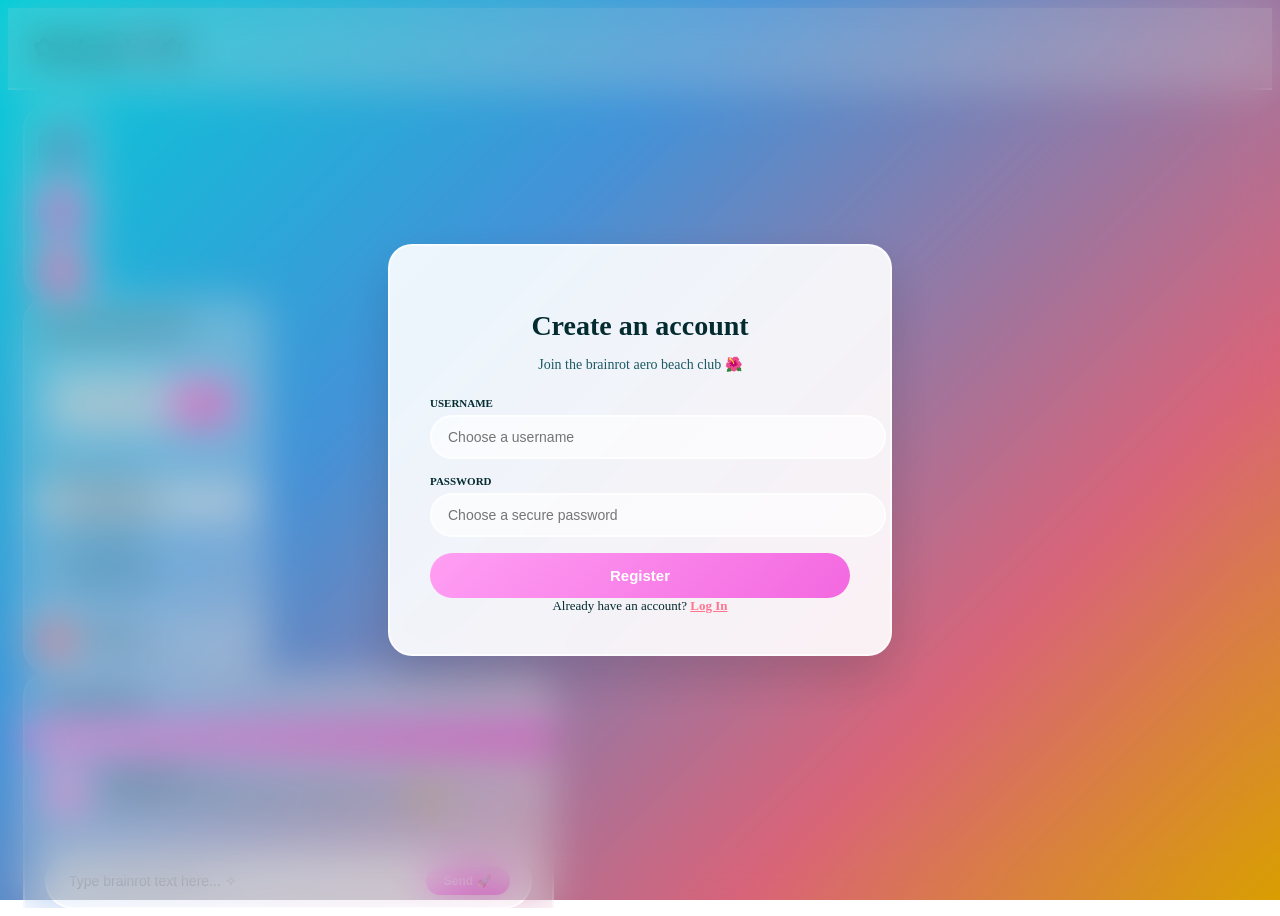
==== commit 53918a7d: "Update title and enhance user footer interaction" ====
--- a/index.html
+++ b/index.html
@@ -3,8 +3,7 @@
 <head>
     <meta charset="UTF-8">
     <meta name="viewport" content="width=device-width, initial-scale=1.0">
-    <title>✧*̥ cdcord // tropical client *̥✧</title>
-    <!-- Connecting your layout to your separate styling and script files -->
+    <title>✧*̥ cdcord // tropical beach client *̥✧</title>
     <link rel="stylesheet" href="style.css">
 </head>
 <body>
@@ -72,13 +71,19 @@
                     <div class="channel-item">mewing-streak</div>
                 </div>
                 
-                <div class="user-footer">
-                    <div class="user-avatar"></div>
-                    <div class="user-info">
-                        <div class="user-name" id="activeProfileName">GuestUser</div>
-                        <div class="user-tag">#2026</div>
+                <!-- Interactive User Footer linked directly to profile file -->
+                <a href="profile.html" style="text-decoration:none; color:inherit; display:block;">
+                    <div class="user-footer" id="openProfileBtn" title="Click to edit your profile page! ✨">
+                        <div class="user-avatar-wrapper">
+                            <div class="user-avatar" id="footerAvatar" style="background: #ff758f;"></div>
+                            <div class="status-dot" id="footerStatusDot" style="background: #2ed573;"></div>
+                        </div>
+                        <div class="user-info">
+                            <div class="user-name" id="activeProfileName">GuestUser</div>
+                            <div class="user-tag" id="activeProfileBio">mewing status active</div>
+                        </div>
                     </div>
-                </div>
+                </a>
             </div>
 
             <!-- Main Chat Panel -->
@@ -109,7 +114,8 @@
         </div>
     </div>
 
-    <!-- Script loading at the very bottom so it doesn't freeze the screen -->
+    <!-- Script triggers loaded cleanly at the base to stop page freezing -->
+    <script src="session.js"></script>
     <script src="script.js"></script>
 </body>
 </html>
--- a/style.css
+++ b/style.css
@@ -0,0 +1,102 @@
+/* Custom Y2K Colors and Cursors */
+:root {
+    --text-dark: #032b30;
+    --text-pink: #ff758f;
+    --discord-blue: #5865f2;
+}
+
+body {
+    height: 100vh;
+    display: flex;
+    flex-direction: column;
+    background: linear-gradient(135deg, #00f2fe 0%, #4facfe 35%, #ff758f 75%, #ffbc00 100%);
+    background-attachment: fixed;
+    cursor: url("data:image/svg+xml;utf8,<svg xmlns='http://w3.org' width='40' height='40' style='font-size:24px'><text y='24'>🌺</text></svg>"), auto;
+}
+
+a, button, input, .server-icon, .channel-item {
+    cursor: url("data:image/svg+xml;utf8,<svg xmlns='http://w3.org' width='40' height='40' style='font-size:24px'><text y='24'>✨</text></svg>"), pointer;
+}
+
+/* Auth Popups */
+.auth-wrapper {
+    position: fixed;
+    top: 0; left: 0; width: 100vw; height: 100vh;
+    background: rgba(0, 0, 0, 0.15);
+    backdrop-filter: blur(20px);
+    z-index: 9999;
+    display: flex;
+    align-items: center;
+    justify-content: center;
+}
+.auth-box {
+    background: rgba(255, 255, 255, 0.9);
+    border: 2px solid rgba(255,255,255,0.7);
+    border-radius: 24px;
+    padding: 40px;
+    width: 90%;
+    max-width: 420px;
+    box-shadow: 0 20px 50px rgba(0,0,0,0.15);
+    text-align: center;
+}
+.auth-box h2 { font-size: 28px; margin-bottom: 8px; color: var(--text-dark); font-weight: 800; }
+.auth-box p { font-size: 14px; color: #1b5a63; margin-bottom: 24px; }
+.input-group { text-align: left; margin-bottom: 16px; }
+.input-group label { display: block; font-size: 11px; text-transform: uppercase; font-weight: 800; color: var(--text-dark); margin-bottom: 6px; }
+.input-group input { width: 100%; padding: 12px 16px; border-radius: 30px; border: 2px solid rgba(255,255,255,0.8); background: rgba(255,255,255,0.6); font-size: 14px; outline: none; }
+.auth-btn { width: 100%; padding: 14px; border: none; border-radius: 30px; background: linear-gradient(135deg, #ff9ff3 0%, #f368e0 100%); color: white; font-weight: 700; font-size: 15px; }
+.auth-switch { font-size: 13px; color: var(--text-dark); }
+.auth-switch span { color: var(--text-pink); font-weight: 700; text-decoration: underline; }
+
+/* Dashboard Core Grid Layout */
+header { background: rgba(255, 255, 255, 0.25); backdrop-filter: blur(20px); padding: 10px 25px; border-bottom: 2px solid rgba(255, 255, 255, 0.4); display: flex; justify-content: space-between; align-items: center; height: 60px; }
+.brand-logo { font-size: 26px; font-weight: 800; color: var(--text-dark); letter-spacing: -1px; }
+.brand-logo span { color: #ff3366; font-size: 14px; font-weight: 800; vertical-align: super; }
+
+.main-container { display: flex; flex: 1; overflow: hidden; padding: 15px; gap: 12px; height: calc(100vh - 60px); }
+.server-sidebar { width: 72px; background: rgba(255, 255, 255, 0.25); backdrop-filter: blur(20px); border-radius: 24px; border: 2px solid rgba(255, 255, 255, 0.4); display: flex; flex-direction: column; align-items: center; padding-top: 15px; gap: 12px; }
+.server-icon { width: 46px; height: 46px; border-radius: 50%; background: linear-gradient(180deg, #ff9ff3 0%, #f368e0 100%); display: flex; align-items: center; justify-content: center; font-weight: 700; color: white; font-size: 18px; border: 2px solid white; }
+.server-icon.active { border-radius: 16px; background: linear-gradient(135deg, #00f2fe 0%, #4facfe 100%); color: var(--text-dark); }
+
+.channel-sidebar { width: 240px; background: rgba(255, 255, 255, 0.35); backdrop-filter: blur(20px); border-radius: 24px; border: 2px solid rgba(255, 255, 255, 0.4); display: flex; flex-direction: column; overflow: hidden; }
+.server-title-bar { padding: 18px; font-size: 16px; font-weight: 800; border-bottom: 1px solid rgba(255,255,255,0.3); text-align: left; }
+.channel-list { padding: 15px 10px; display: flex; flex-direction: column; gap: 4px; flex: 1; overflow-y: auto; }
+.category-title { font-size: 11px; text-transform: uppercase; font-weight: 800; color: #1b5a63; margin-top: 12px; padding-left: 8px; text-align: left; }
+.channel-item { padding: 9px 14px; border-radius: 30px; display: flex; align-items: center; gap: 8px; font-size: 14px; font-weight: 700; color: var(--text-dark); text-align: left; }
+.channel-item::before { content: '#'; font-weight: 800; color: var(--text-pink); }
+.channel-item.active { background: rgba(255, 255, 255, 0.6); color: #000; }
+
+.user-footer { padding: 12px; background: rgba(255,255,255,0.2); border-top: 1px solid rgba(255,255,255,0.3); display: flex; align-items: center; gap: 10px; }
+.user-avatar { width: 32px; height: 32px; border-radius: 50%; background: var(--text-pink); border: 2px solid white; }
+.user-info { text-align: left; }
+.user-name { font-size: 13px; font-weight: 700; color: #000; }
+.user-tag { font-size: 11px; color: #1b5a63; }
+
+.chat-area { flex: 1; background: rgba(255, 255, 255, 0.4); backdrop-filter: blur(20px); border-radius: 24px; border: 2px solid rgba(255, 255, 255, 0.4); display: flex; flex-direction: column; overflow: hidden; }
+.chat-header { padding: 16px 20px; border-bottom: 1px solid rgba(255,255,255,0.3); font-size: 15px; font-weight: 800; text-align: left; }
+
+/* Marquee */
+.marquee-banner { background: linear-gradient(90deg, #ff9ff3, #f368e0); color: white; padding: 6px 0; font-size: 12px; font-weight: 800; overflow: hidden; white-space: nowrap; }
+.marquee-text { display: inline-block; padding-left: 100%; animation: marquee 15s linear infinite; }
+@keyframes marquee { 0% { transform: translate3d(0, 0, 0); } 100% { transform: translate3d(-100%, 0, 0); } }
+
+/* Search Bar */
+.custom-search-container { margin: 15px 20px 5px 20px; background: rgba(255,255,255,0.3); padding: 10px; border-radius: 30px; border: 1px solid rgba(255,255,255,0.4); display: flex; align-items: center; justify-content: space-between; }
+.custom-search-container input { padding: 8px 15px; border-radius: 20px; border: none; width: 70%; font-size: 13px; color: var(--text-dark); background: rgba(255,255,255,0.5); outline: none; }
+.search-go-btn { background: linear-gradient(135deg, #ff9ff3 0%, #f368e0 100%); border: none; color: white; padding: 8px 18px; border-radius: 20px; font-weight: 700; font-size: 12px; }
+
+/* Chat Box Messages */
+.message-stream { flex: 1; padding: 20px; display: flex; flex-direction: column; gap: 16px; overflow-y: auto; }
+.msg-card { display: flex; gap: 14px; text-align: left; }
+.msg-avatar { width: 38px; height: 38px; border-radius: 50%; background: #4facfe; border: 2px solid white; flex-shrink: 0; }
+.msg-avatar.pink { background: #ff9ff3; }
+.msg-avatar.green { background: #70e000; }
+.msg-details { display: flex; flex-direction: column; }
+.msg-author { font-size: 14px; font-weight: 700; color: #000; }
+.msg-time { font-size: 11px; color: #1b5a63; font-weight: 500; margin-left: 6px; }
+.msg-body { font-size: 14px; color: var(--text-dark); margin-top: 3px; font-weight: 500; }
+
+.chat-input-bar { padding: 20px; }
+.input-box-wrapper { background: rgba(255, 255, 255, 0.6); border: 2px solid rgba(255, 255, 255, 0.7); border-radius: 30px; padding: 12px 20px; display: flex; align-items: center; }
+.input-box-wrapper input { flex: 1; background: transparent; border: none; outline: none; font-size: 14px; font-weight: 500; color: var(--text-dark); }
+.send-btn { background: linear-gradient(135deg, #ff9ff3 0%, #f368e0 100%); border: none; color: white; padding: 7px 18px; border-radius: 20px; font-weight: 700; margin-left: 10px; font-size: 12px; }
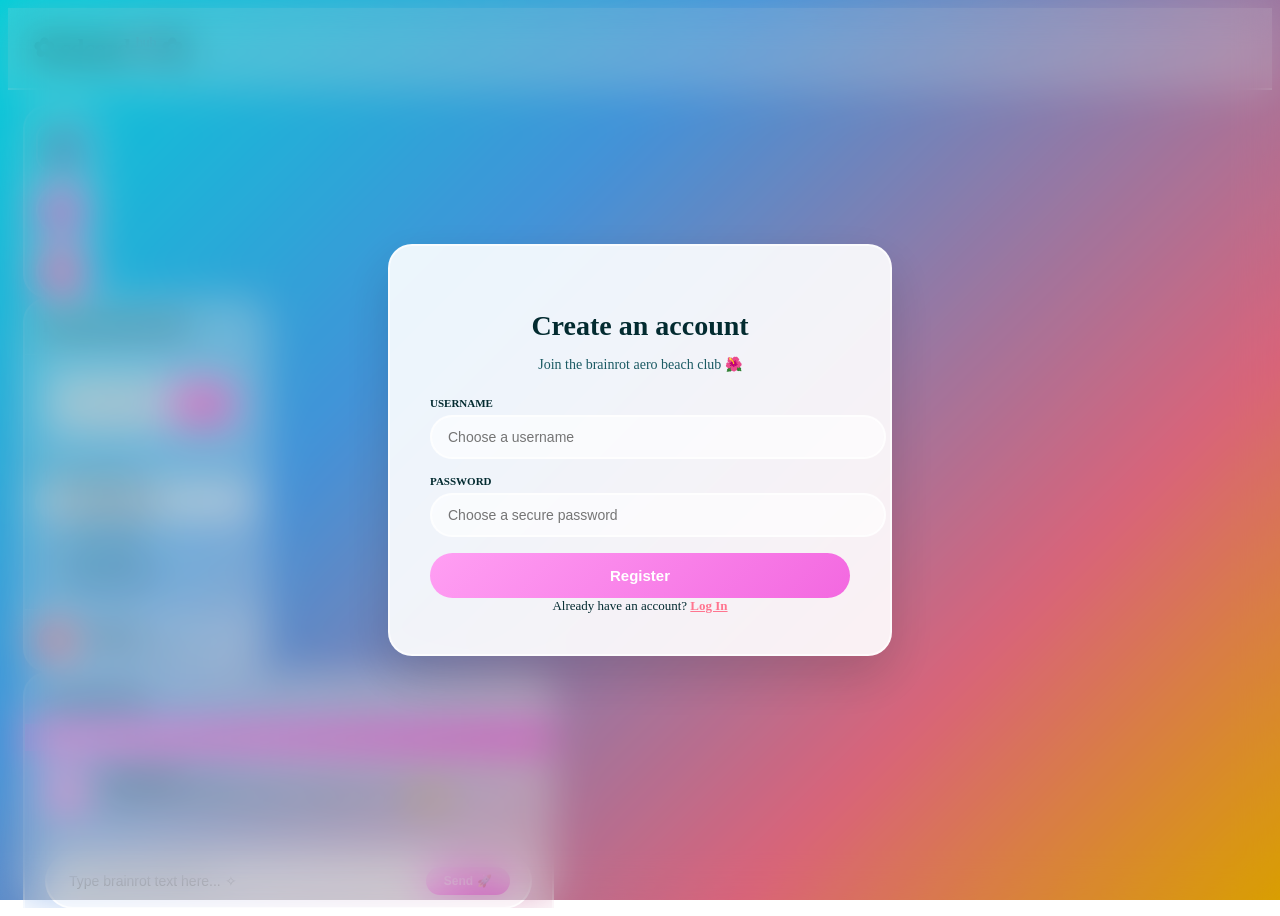
==== commit 7204834c: "Update index.html" ====
--- a/index.html
+++ b/index.html
@@ -5,11 +5,27 @@
     <meta name="viewport" content="width=device-width, initial-scale=1.0">
     <title>✧*̥ cdcord // tropical beach client *̥✧</title>
     <link rel="stylesheet" href="style.css">
+    
+    <!-- 🔄 CHROMEBOOK EXCLUSIVE SESSION RECOVERY LAYER -->
+    <script>
+        (function () {
+            // Checks for a saved session immediately before the browser renders the page to prevent blank flash screens
+            const savedUser = localStorage.getItem('currentSessionUser');
+            if (savedUser) {
+                document.write('<style>#authScreen { display: none !important; }</style>');
+                document.addEventListener("DOMContentLoaded", function () {
+                    document.getElementById('activeProfileName').innerText = savedUser;
+                    loadSavedCustomizations(savedUser);
+                });
+            }
+        })();
+    </script>
 </head>
 <body>
 
-    <!-- 🚪 SIGN UP & LOGIN GATES -->
+    <!-- 🚪 AUTHENTICATION ENTRANCE GATES (Sign-Up Form Loads First) -->
     <div class="auth-wrapper" id="authScreen">
+        <!-- Tab 1: Create Account / Sign-Up Form Card -->
         <div class="auth-box" id="signupBox">
             <h2>Create an account</h2>
             <p>Join the brainrot aero beach club 🌺</p>
@@ -25,6 +41,7 @@
             <div class="auth-switch">Already have an account? <span id="switchToLogin">Log In</span></div>
         </div>
 
+        <!-- Tab 2: Welcome Back / Log-In Form Card -->
         <div class="auth-box" id="loginBox" style="display: none;">
             <h2>Welcome back!</h2>
             <p>We're so excited to see you again! 🏝️</p>
@@ -41,24 +58,23 @@
         </div>
     </div>
 
-    <!-- 🌐 MAIN APP GATEWAY -->
+    <!-- 🌐 MAIN APP LAYER -->
     <header>
         <div class="brand-logo">✿ cdcord <span>hub</span> ✿</div>
     </header>
 
     <div class="main-container">
         <div id="discord-view">
-            <!-- Sidebar Servers -->
             <div class="server-sidebar">
                 <div class="server-icon active">🌺</div>
                 <div class="server-icon">🐬</div>
                 <div class="server-icon">🍉</div>
             </div>
 
-            <!-- Sidebar Channels -->
             <div class="channel-sidebar">
                 <div class="server-title-bar">Brainrot Beach Club</div>
                 
+                <!-- Same-Tab Proxy Tester Shell -->
                 <div class="custom-search-container">
                     <input type="text" id="custom-node-url" placeholder="Paste hidden proxy node... ✧">
                     <button id="proxyTestBtn" class="search-go-btn">Test! 🚀</button>
@@ -71,22 +87,21 @@
                     <div class="channel-item">mewing-streak</div>
                 </div>
                 
-                <!-- Interactive User Footer linked directly to profile file -->
+                <!-- Link to separate profile.html file -->
                 <a href="profile.html" style="text-decoration:none; color:inherit; display:block;">
-                    <div class="user-footer" id="openProfileBtn" title="Click to edit your profile page! ✨">
+                    <div class="user-footer" title="Click to edit your Y2K profile! ✨">
                         <div class="user-avatar-wrapper">
-                            <div class="user-avatar" id="footerAvatar" style="background: #ff758f;"></div>
-                            <div class="status-dot" id="footerStatusDot" style="background: #2ed573;"></div>
+                            <div class="user-avatar" id="footerAvatar"></div>
+                            <div class="status-dot" id="footerStatusDot"></div>
                         </div>
                         <div class="user-info">
                             <div class="user-name" id="activeProfileName">GuestUser</div>
-                            <div class="user-tag" id="activeProfileBio">mewing status active</div>
+                            <div class="user-tag" id="activeProfileBio">mewing simulator active</div>
                         </div>
                     </div>
                 </a>
             </div>
 
-            <!-- Main Chat Panel -->
             <div class="chat-area">
                 <div class="chat-header" id="currentChannelHeader">announcements</div>
                 
@@ -103,7 +118,6 @@
                         </div>
                     </div>
                 </div>
-                
                 <div class="chat-input-bar">
                     <div class="input-box-wrapper">
                         <input type="text" id="msgInput" placeholder="Type brainrot text here... ✧">
@@ -114,8 +128,7 @@
         </div>
     </div>
 
-    <!-- Script triggers loaded cleanly at the base to stop page freezing -->
-    <script src="session.js"></script>
+    <!-- Connecting straight to your operational script logic file -->
     <script src="script.js"></script>
 </body>
 </html>
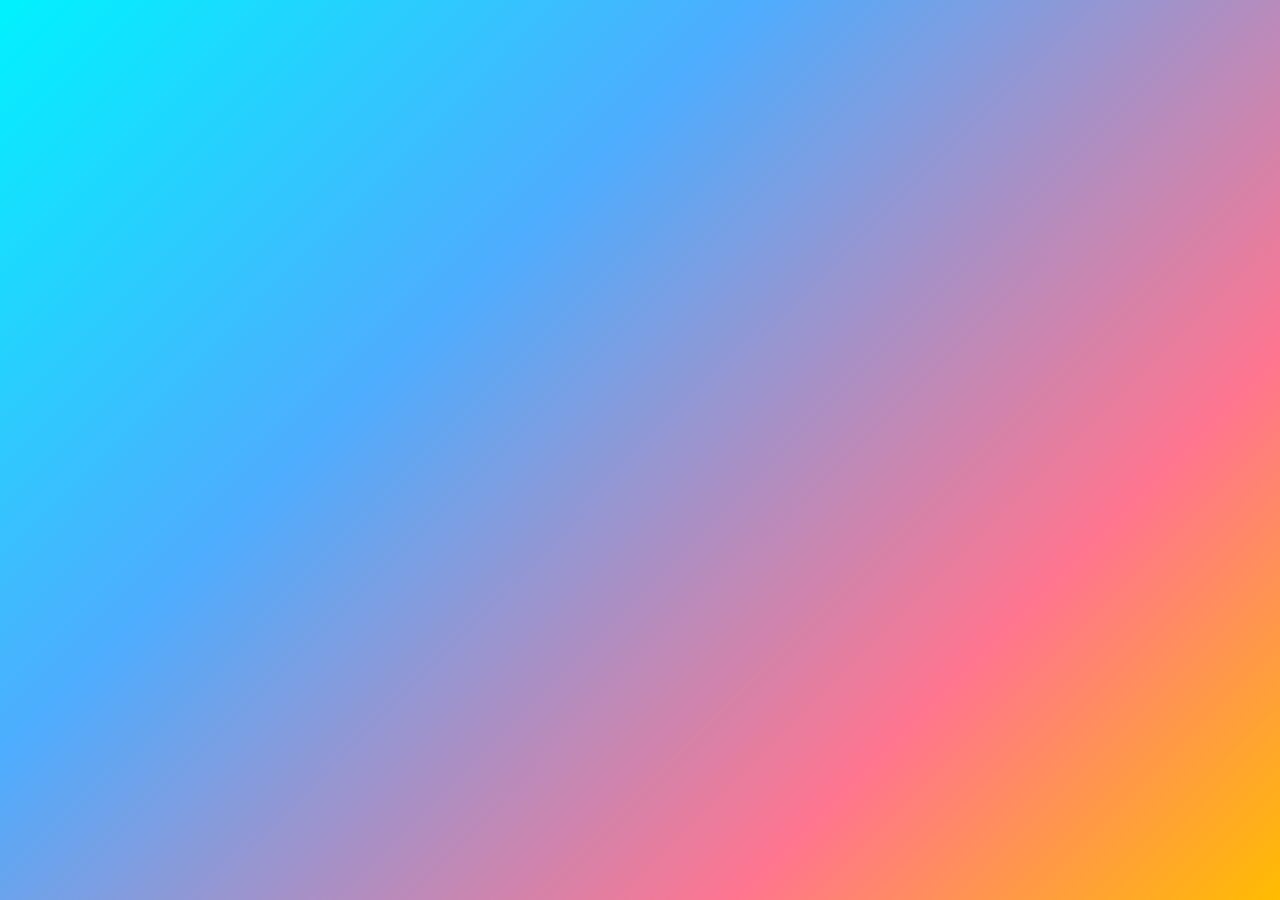
==== commit 196b37c7: "Update index.html" ====
--- a/index.html
+++ b/index.html
@@ -4,131 +4,121 @@
     <meta charset="UTF-8">
     <meta name="viewport" content="width=device-width, initial-scale=1.0">
     <title>✧*̥ cdcord // tropical beach client *̥✧</title>
-    <link rel="stylesheet" href="style.css">
     
-    <!-- 🔄 CHROMEBOOK EXCLUSIVE SESSION RECOVERY LAYER -->
+    <style>
+        * {
+            margin: 0;
+            padding: 0;
+            box-sizing: border-box;
+        }
+        body {
+            height: 100vh;
+            display: flex;
+            flex-direction: column;
+            font-family: 'Segoe UI', -apple-system, BlinkMacSystemFont, Roboto, sans-serif;
+            color: #032b30;
+            overflow: hidden;
+            background: linear-gradient(135deg, #00f2fe 0%, #4facfe 35%, #ff758f 75%, #ffbc00 100%) !important;
+            background-attachment: fixed;
+            cursor: url("data:image/svg+xml;utf8,<svg xmlns='http://w3.org' width='40' height='40' style='font-size:24px'><text y='24'>🌺</text></svg>"), auto;
+        }
+        a, button, input, .server-icon, .channel-item {
+            cursor: url("data:image/svg+xml;utf8,<svg xmlns='http://w3.org' width='40' height='40' style='font-size:24px'><text y='24'>✨</text></svg>"), pointer;
+        }
+
+        /* --- SIGN UP & LOGIN GATES --- */
+        .auth-wrapper {
+            position: fixed;
+            top: 0; left: 0; width: 100vw; height: 100vh;
+            background: rgba(0, 0, 0, 0.15);
+            backdrop-filter: blur(25px);
+            -webkit-backdrop-filter: blur(25px);
+            z-index: 9999;
+            display: flex;
+            align-items: center;
+            justify-content: center;
+        }
+        .auth-box {
+            background: rgba(255, 255, 255, 0.85);
+            border: 2px solid rgba(255,255,255,0.7);
+            border-radius: 24px;
+            padding: 40px;
+            width: 90%;
+            max-width: 420px;
+            box-shadow: 0 20px 50px rgba(0,0,0,0.15);
+            text-align: center;
+        }
+        .auth-box h2 { font-size: 28px; margin-bottom: 8px; color: #032b30; font-weight: 800; }
+        .auth-box p { font-size: 14px; color: #1b5a63; margin-bottom: 24px; font-weight: 500; }
+        .input-group { text-align: left; margin-bottom: 16px; width: 100%; }
+        .input-group label { display: block; font-size: 11px; text-transform: uppercase; font-weight: 800; color: #032b30; margin-bottom: 6px; letter-spacing: 0.5px; }
+        .input-group input { width: 100%; padding: 12px 16px; border-radius: 30px; border: 2px solid rgba(255,255,255,0.8); background: rgba(255,255,255,0.6); font-size: 14px; outline: none; color: #032b30; }
+        .auth-btn { width: 100%; padding: 14px; border: none; border-radius: 30px; background: linear-gradient(135deg, #ff9ff3 0%, #f368e0 100%); color: white; font-weight: 700; font-size: 15px; box-shadow: 0 4px 15px rgba(243,104,224,0.3); margin-top: 10px; margin-bottom: 15px; }
+        .auth-switch { font-size: 13px; color: #032b30; font-weight: 500; }
+        .auth-switch span { color: #ff3366; font-weight: 700; text-decoration: underline; }
+
+        /* ---------------- APP FRAMEWORK ---------------- */
+        header { background: rgba(255, 255, 255, 0.25); backdrop-filter: blur(20px); -webkit-backdrop-filter: blur(20px); padding: 10px 25px; border-bottom: 2px solid rgba(255, 255, 255, 0.4); display: flex; justify-content: space-between; align-items: center; height: 60px; }
+        .brand-logo { font-size: 26px; font-weight: 800; color: #032b30; letter-spacing: -1px; text-transform: lowercase; }
+        .brand-logo span { color: #ff3366; font-size: 14px; font-weight: 800; vertical-align: super; margin-left: 2px; }
+
+        .main-container { display: flex; flex: 1; overflow: hidden; padding: 15px; gap: 12px; height: calc(100vh - 60px); }
+        .server-sidebar { width: 72px; background: rgba(255, 255, 255, 0.25); backdrop-filter: blur(20px); border-radius: 24px; border: 2px solid rgba(255, 255, 255, 0.4); display: flex; flex-direction: column; align-items: center; padding-top: 15px; gap: 12px; }
+        .server-icon { width: 46px; height: 46px; border-radius: 50%; background: linear-gradient(180deg, #ff9ff3 0%, #f368e0 100%); display: flex; align-items: center; justify-content: center; font-weight: 700; color: white; font-size: 18px; border: 2px solid white; }
+        .server-icon.active { border-radius: 16px; background: linear-gradient(135deg, #00f2fe 0%, #4facfe 100%); color: #032b30; }
+        
+        .channel-sidebar { width: 240px; background: rgba(255, 255, 255, 0.35); backdrop-filter: blur(20px); border-radius: 24px; border: 2px solid rgba(255, 255, 255, 0.4); display: flex; flex-direction: column; overflow: hidden; justify-content: space-between; }
+        .sidebar-top { display: flex; flex-direction: column; width: 100%; }
+        .server-title-bar { padding: 18px; font-size: 16px; font-weight: 800; border-bottom: 1px solid rgba(255,255,255,0.3); text-align: left; }
+        .channel-list { padding: 15px 10px; display: flex; flex-direction: column; gap: 4px; overflow-y: auto; }
+        .category-title { font-size: 11px; text-transform: uppercase; font-weight: 800; color: #1b5a63; margin-top: 12px; padding-left: 8px; text-align: left; }
+        .channel-item { padding: 9px 14px; border-radius: 30px; display: flex; align-items: center; gap: 8px; font-size: 14px; font-weight: 700; color: #032b30; }
+        .channel-item::before { content: '#'; font-weight: 800; color: #ff758f; }
+        .channel-item.active { background: rgba(255, 255, 255, 0.6); color: #000; }
+        
+        /* User Footer Layout Block */
+        .user-footer-container { display: flex; align-items: center; justify-content: space-between; padding: 10px; background: rgba(255,255,255,0.2); border-top: 1px solid rgba(255,255,255,0.3); gap: 4px; }
+        .user-footer { display: flex; align-items: center; gap: 10px; text-decoration: none; color: inherit; padding: 6px; border-radius: 12px; flex: 1; }
+        .user-footer:hover { background: rgba(255,255,255,0.3); }
+        .user-avatar-wrapper { position: relative; display: inline-block; }
+        .user-avatar { width: 32px; height: 32px; border-radius: 50%; background: #ff758f; border: 2px solid white; }
+        .status-dot { position: absolute; bottom: -2px; right: -2px; width: 12px; height: 12px; border-radius: 50%; border: 2px solid #fff; background: #2ed573; }
+        .user-info { text-align: left; }
+        .user-name { font-size: 13px; font-weight: 700; color: #000; max-width: 100px; overflow: hidden; text-overflow: ellipsis; white-space: nowrap; }
+        .user-tag { font-size: 11px; color: #1b5a63; max-width: 100px; overflow: hidden; text-overflow: ellipsis; white-space: nowrap; }
+        
+        /* Neon Log Out Button Style */
+        .logout-btn { background: transparent; border: none; font-size: 16px; padding: 8px; border-radius: 50%; display: flex; align-items: center; justify-content: center; color: #032b30; transition: background 0.2s; }
+        .logout-btn:hover { background: rgba(255, 77, 109, 0.2); color: #ff4d6d; }
+
+        .chat-area { flex: 1; background: rgba(255, 255, 255, 0.4); backdrop-filter: blur(20px); border-radius: 24px; border: 2px solid rgba(255, 255, 255, 0.4); display: flex; flex-direction: column; overflow: hidden; }
+        .chat-header { padding: 16px 20px; border-bottom: 1px solid rgba(255,255,255,0.3); font-size: 15px; font-weight: 800; text-align: left; }
+        .chat-header::before { content: '#'; color: #ff758f; margin-right: 4px; }
+        
+        .marquee-banner { background: linear-gradient(90deg, #ff9ff3, #f368e0); color: white; padding: 6px 0; font-size: 12px; font-weight: 800; overflow: hidden; white-space: nowrap; border-bottom: 1px solid rgba(255,255,255,0.3); }
+        .marquee-text { display: inline-block; padding-left: 100%; animation: marquee 15s linear infinite; }
+        @keyframes marquee { 0% { transform: translate3d(0, 0, 0); } 100% { transform: translate3d(-100%, 0, 0); } }
+
+        .custom-search-container { margin: 15px 20px 5px 20px; background: rgba(255,255,255,0.3); padding: 10px; border-radius: 30px; border: 1px solid rgba(255,255,255,0.4); display: flex; align-items: center; justify-content: space-between; }
+        .custom-search-container input { padding: 8px 15px; border-radius: 20px; border: none; width: 60%; font-size: 13px; color: #032b30; background: rgba(255,255,255,0.5); outline: none; }
+        .search-go-btn { background: linear-gradient(135deg, #ff9ff3 0%, #f368e0 100%); border: none; color: white; padding: 8px 14px; border-radius: 20px; font-weight: 700; font-size: 12px; }
+
+        .message-stream { flex: 1; padding: 20px; display: flex; flex-direction: column; gap: 16px; overflow-y: auto; }
+        .msg-card { display: flex; gap: 14px; text-align: left; }
+        .msg-avatar { width: 38px; height: 38px; border-radius: 50%; background: #4facfe; border: 2px solid white; flex-shrink: 0; }
+        .msg-avatar.pink { background: #ff9ff3; }
+        .msg-avatar.green { background: #70e000; }
+        .msg-details { display: flex; flex-direction: column; }
+        .msg-author { font-size: 14px; font-weight: 700; color: #000; }
+        .msg-time { font-size: 11px; color: #1b5a63; font-weight: 500; margin-left: 6px; }
+        .msg-body { font-size: 14px; color: #032b30; margin-top: 3px; font-weight: 500; }
+        
+        .chat-input-bar { padding: 20px; }
+        .input-box-wrapper { background: rgba(255, 255, 255, 0.6); border: 2px solid rgba(255, 255, 255, 0.7); border-radius: 30px; padding: 12px 20px; display: flex; align-items: center; }
+        .input-box-wrapper input { flex: 1; background: transparent; border: none; outline: none; font-size: 14px; font-weight: 500; color: #032b30; }
+        .send-btn { background: linear-gradient(135deg, #ff9ff3 0%, #f368e0 100%); border: none; color: white; padding: 7px 18px; border-radius: 20px; font-weight: 700; margin-left: 10px; font-size: 12px; }
+    </style>
+    
+    <!-- 🔄 LIVE AUTO-LOGIN BYPASS LAYER -->
     <script>
         (function () {
-            // Checks for a saved session immediately before the browser renders the page to prevent blank flash screens
-            const savedUser = localStorage.getItem('currentSessionUser');
-            if (savedUser) {
-                document.write('<style>#authScreen { display: none !important; }</style>');
-                document.addEventListener("DOMContentLoaded", function () {
-                    document.getElementById('activeProfileName').innerText = savedUser;
-                    loadSavedCustomizations(savedUser);
-                });
-            }
-        })();
-    </script>
-</head>
-<body>
-
-    <!-- 🚪 AUTHENTICATION ENTRANCE GATES (Sign-Up Form Loads First) -->
-    <div class="auth-wrapper" id="authScreen">
-        <!-- Tab 1: Create Account / Sign-Up Form Card -->
-        <div class="auth-box" id="signupBox">
-            <h2>Create an account</h2>
-            <p>Join the brainrot aero beach club 🌺</p>
-            <div class="input-group">
-                <label>Username</label>
-                <input type="text" id="regUser" placeholder="Choose a username">
-            </div>
-            <div class="input-group">
-                <label>Password</label>
-                <input type="password" id="regPass" placeholder="Choose a secure password">
-            </div>
-            <button class="auth-btn" id="regSubmitBtn">Register</button>
-            <div class="auth-switch">Already have an account? <span id="switchToLogin">Log In</span></div>
-        </div>
-
-        <!-- Tab 2: Welcome Back / Log-In Form Card -->
-        <div class="auth-box" id="loginBox" style="display: none;">
-            <h2>Welcome back!</h2>
-            <p>We're so excited to see you again! 🏝️</p>
-            <div class="input-group">
-                <label>Username</label>
-                <input type="text" id="loginUser" placeholder="Enter your username">
-            </div>
-            <div class="input-group">
-                <label>Password</label>
-                <input type="password" id="loginPass" placeholder="Enter your password">
-            </div>
-            <button class="auth-btn" id="loginSubmitBtn">Log In</button>
-            <div class="auth-switch">Need an account? <span id="switchToSignup">Register</span></div>
-        </div>
-    </div>
-
-    <!-- 🌐 MAIN APP LAYER -->
-    <header>
-        <div class="brand-logo">✿ cdcord <span>hub</span> ✿</div>
-    </header>
-
-    <div class="main-container">
-        <div id="discord-view">
-            <div class="server-sidebar">
-                <div class="server-icon active">🌺</div>
-                <div class="server-icon">🐬</div>
-                <div class="server-icon">🍉</div>
-            </div>
-
-            <div class="channel-sidebar">
-                <div class="server-title-bar">Brainrot Beach Club</div>
-                
-                <!-- Same-Tab Proxy Tester Shell -->
-                <div class="custom-search-container">
-                    <input type="text" id="custom-node-url" placeholder="Paste hidden proxy node... ✧">
-                    <button id="proxyTestBtn" class="search-go-btn">Test! 🚀</button>
-                </div>
-
-                <div class="channel-list">
-                    <div class="category-title">Text Channels</div>
-                    <div class="channel-item active">announcements</div>
-                    <div class="channel-item">rizz-academy</div>
-                    <div class="channel-item">mewing-streak</div>
-                </div>
-                
-                <!-- Link to separate profile.html file -->
-                <a href="profile.html" style="text-decoration:none; color:inherit; display:block;">
-                    <div class="user-footer" title="Click to edit your Y2K profile! ✨">
-                        <div class="user-avatar-wrapper">
-                            <div class="user-avatar" id="footerAvatar"></div>
-                            <div class="status-dot" id="footerStatusDot"></div>
-                        </div>
-                        <div class="user-info">
-                            <div class="user-name" id="activeProfileName">GuestUser</div>
-                            <div class="user-tag" id="activeProfileBio">mewing simulator active</div>
-                        </div>
-                    </div>
-                </a>
-            </div>
-
-            <div class="chat-area">
-                <div class="chat-header" id="currentChannelHeader">announcements</div>
-                
-                <div class="marquee-banner">
-                    <div class="marquee-text">✧ cdcord summer club ✧ infinite aura active ✧ no school filters can catch us here 🤫🧏‍♂️ ✧ aloha 🌺 ✧</div>
-                </div>
-
-                <div class="message-stream" id="chatStream">
-                    <div class="msg-card">
-                        <div class="msg-avatar pink"></div>
-                        <div class="msg-details">
-                            <div class="msg-author">KaiCenatFan <span class="msg-time">9:02 PM</span></div>
-                            <div class="msg-body">Chat, is it real? cdcord has 9000 aura right now, no cap 🤫🧏‍♂️</div>
-                        </div>
-                    </div>
-                </div>
-                <div class="chat-input-bar">
-                    <div class="input-box-wrapper">
-                        <input type="text" id="msgInput" placeholder="Type brainrot text here... ✧">
-                        <button class="send-btn" id="sendMsgBtn">Send 🚀</button>
-                    </div>
-                </div>
-            </div>
-        </div>
-    </div>
-
-    <!-- Connecting straight to your operational script logic file -->
-    <script src="script.js"></script>
-</body>
-</html>
